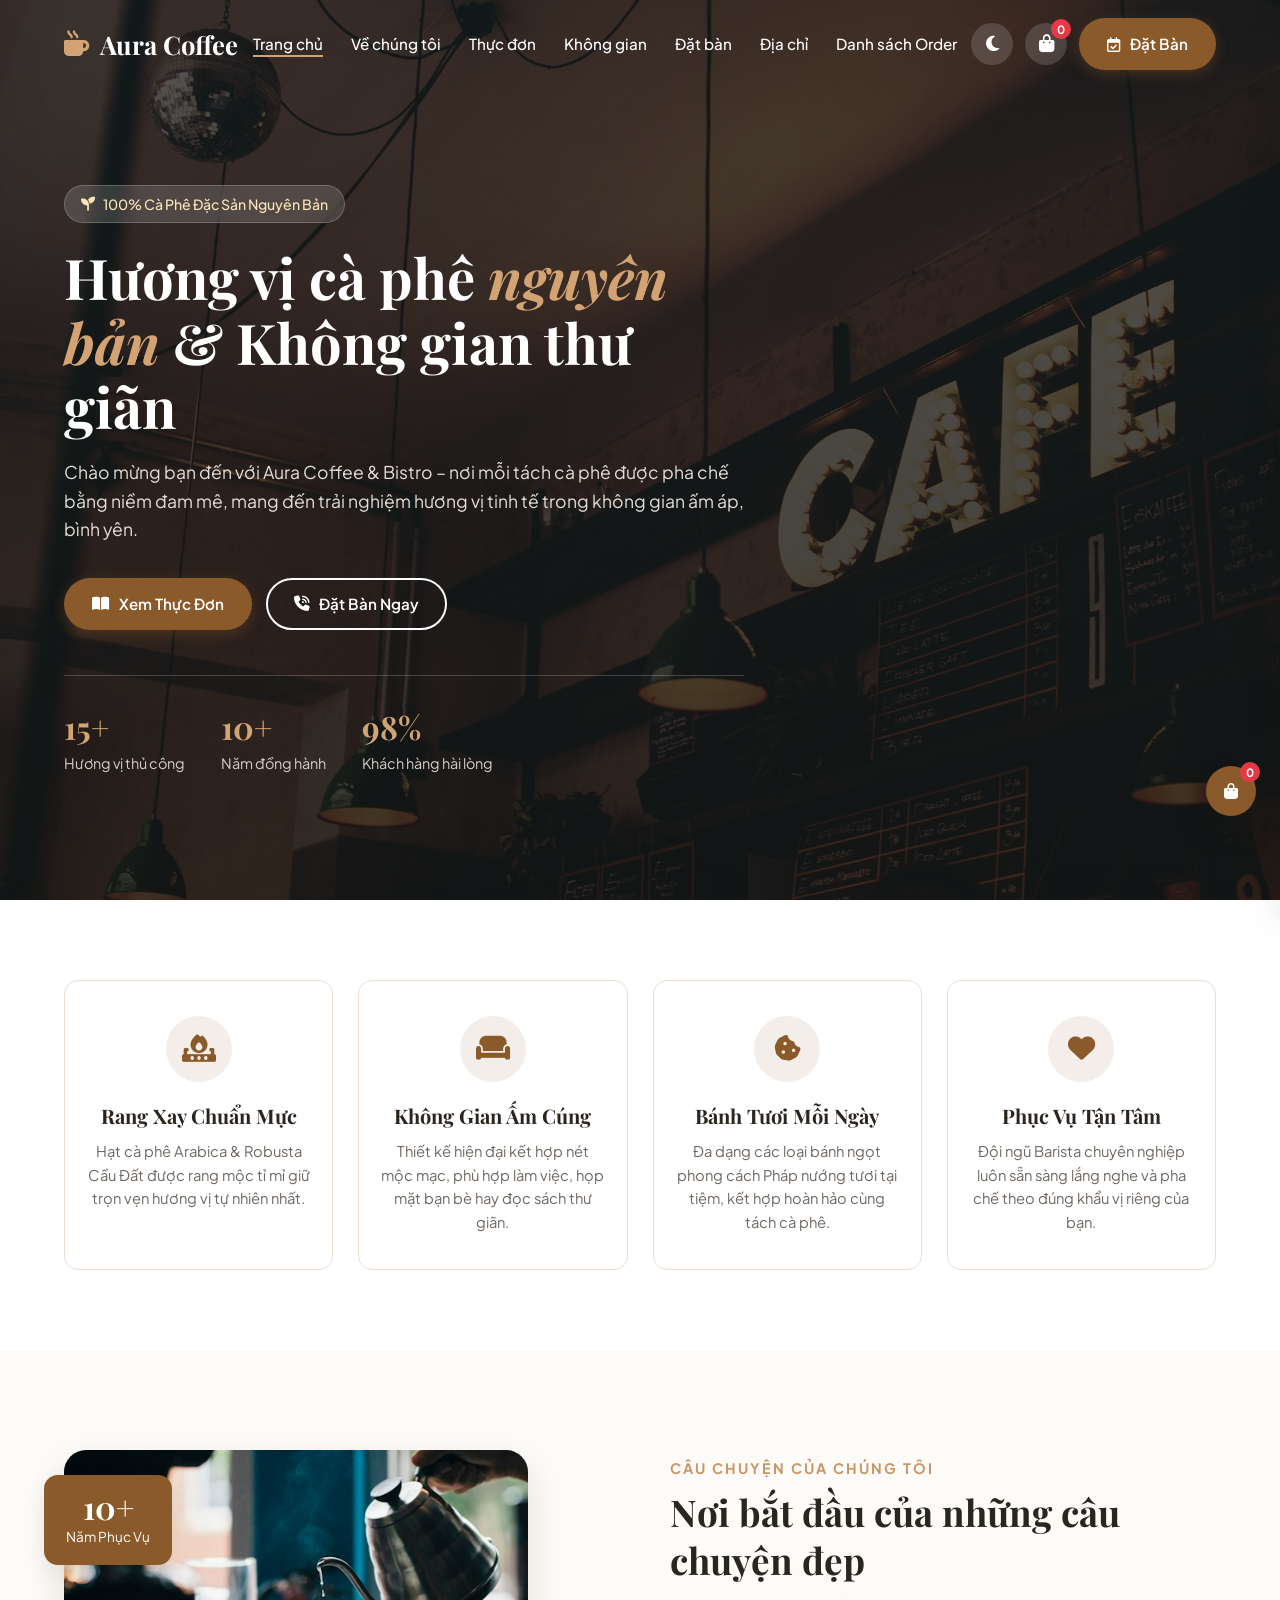
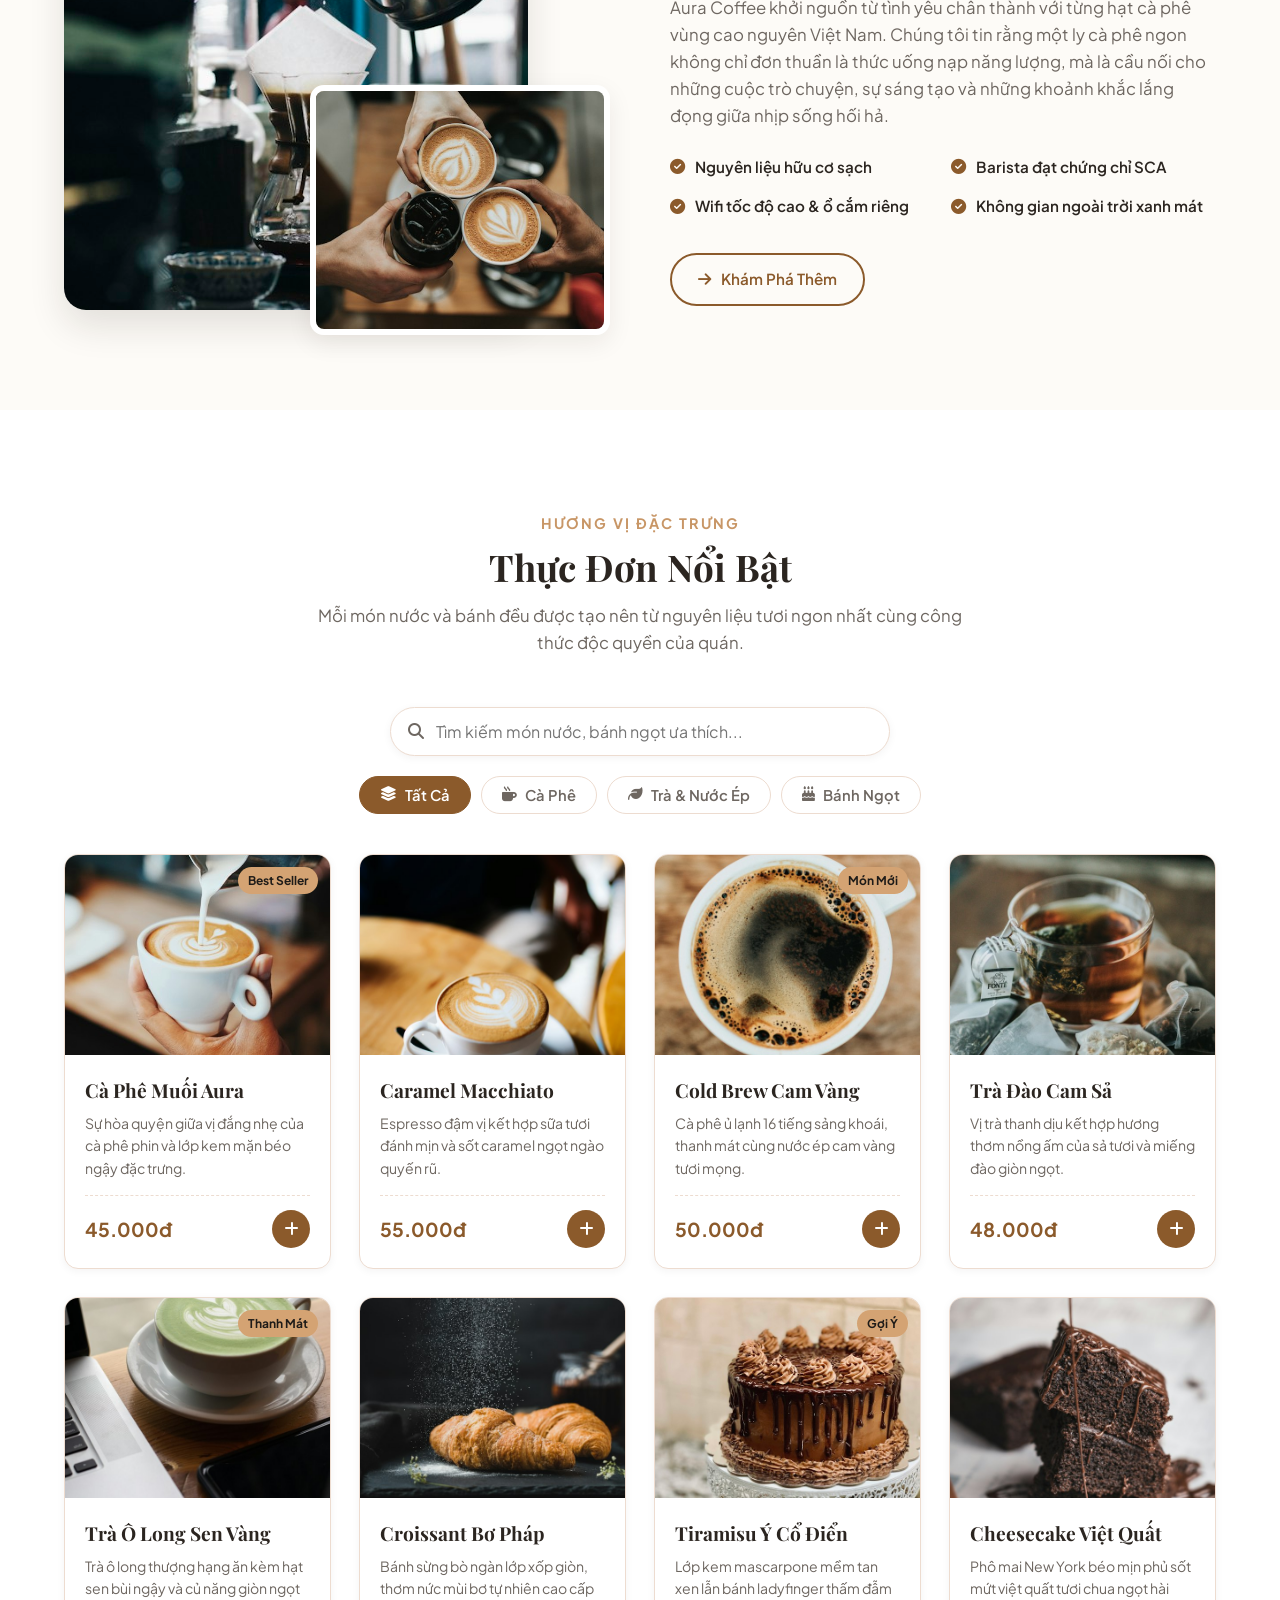
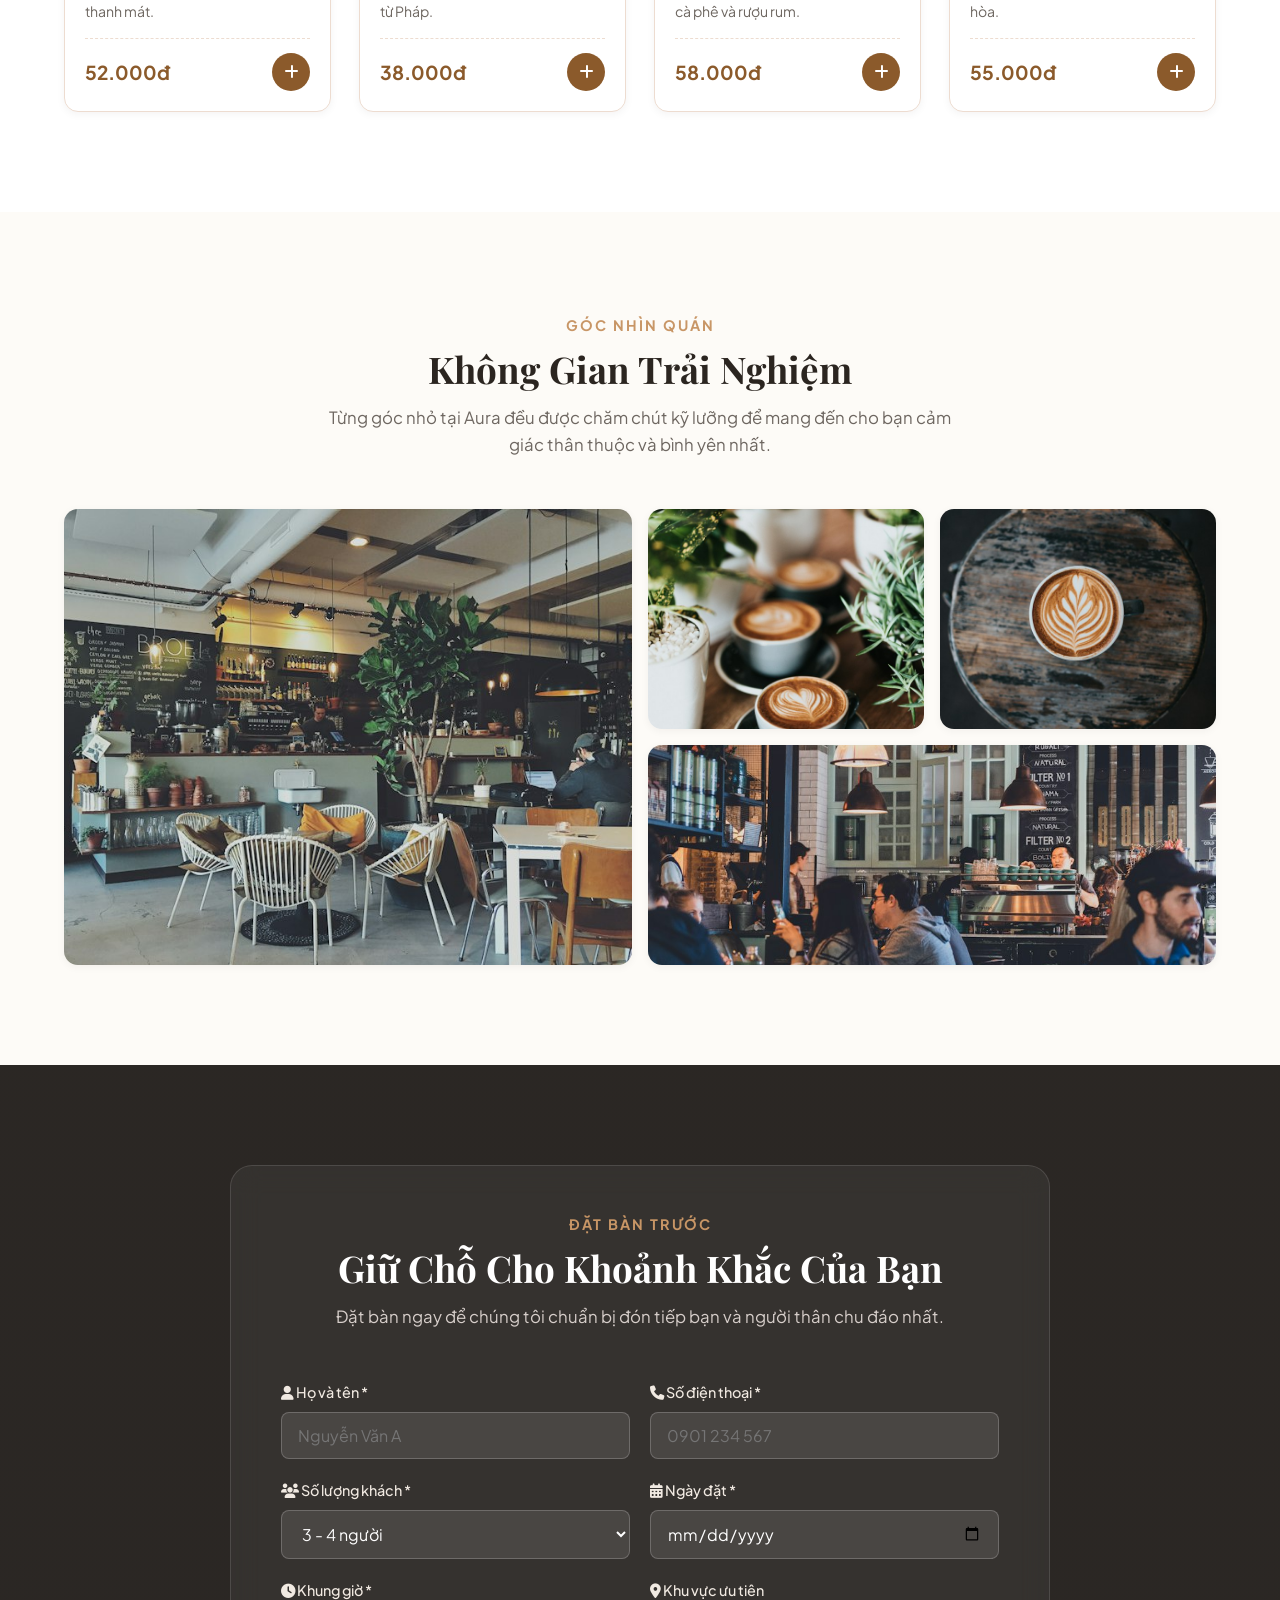
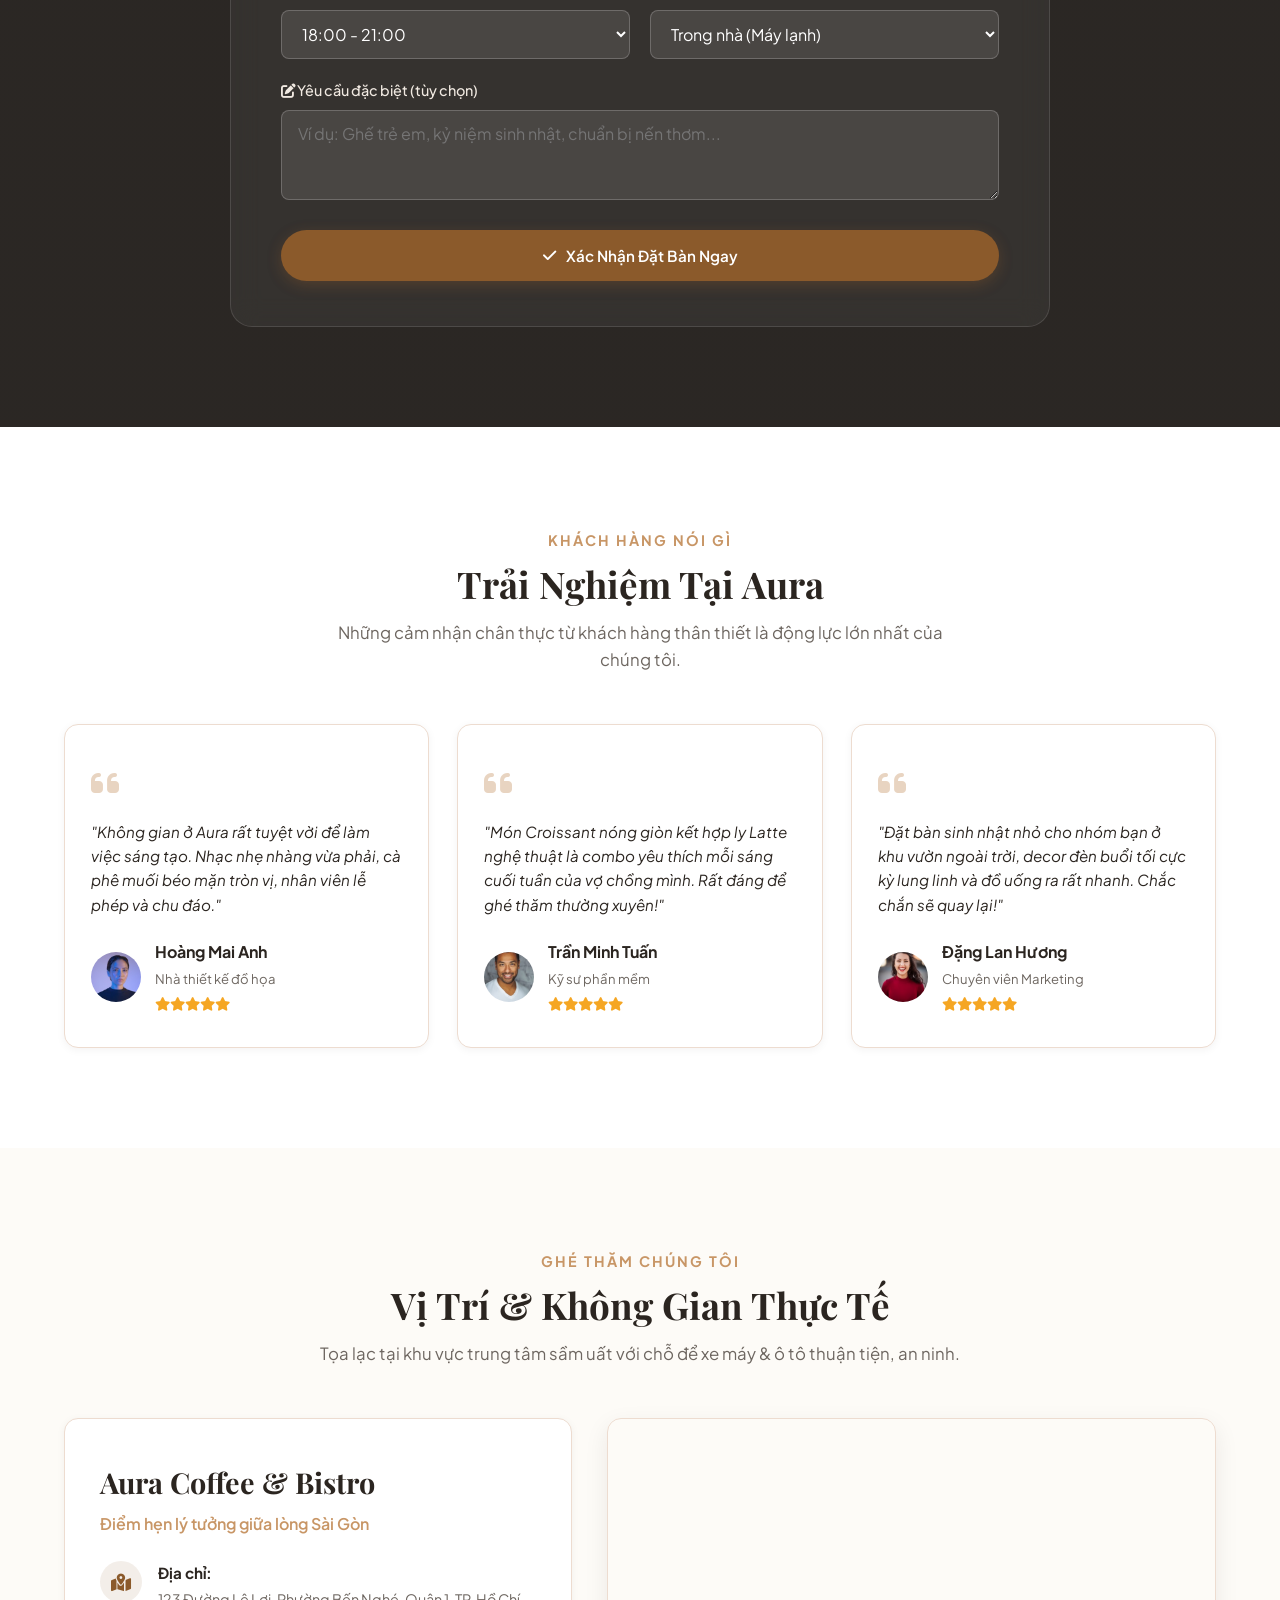
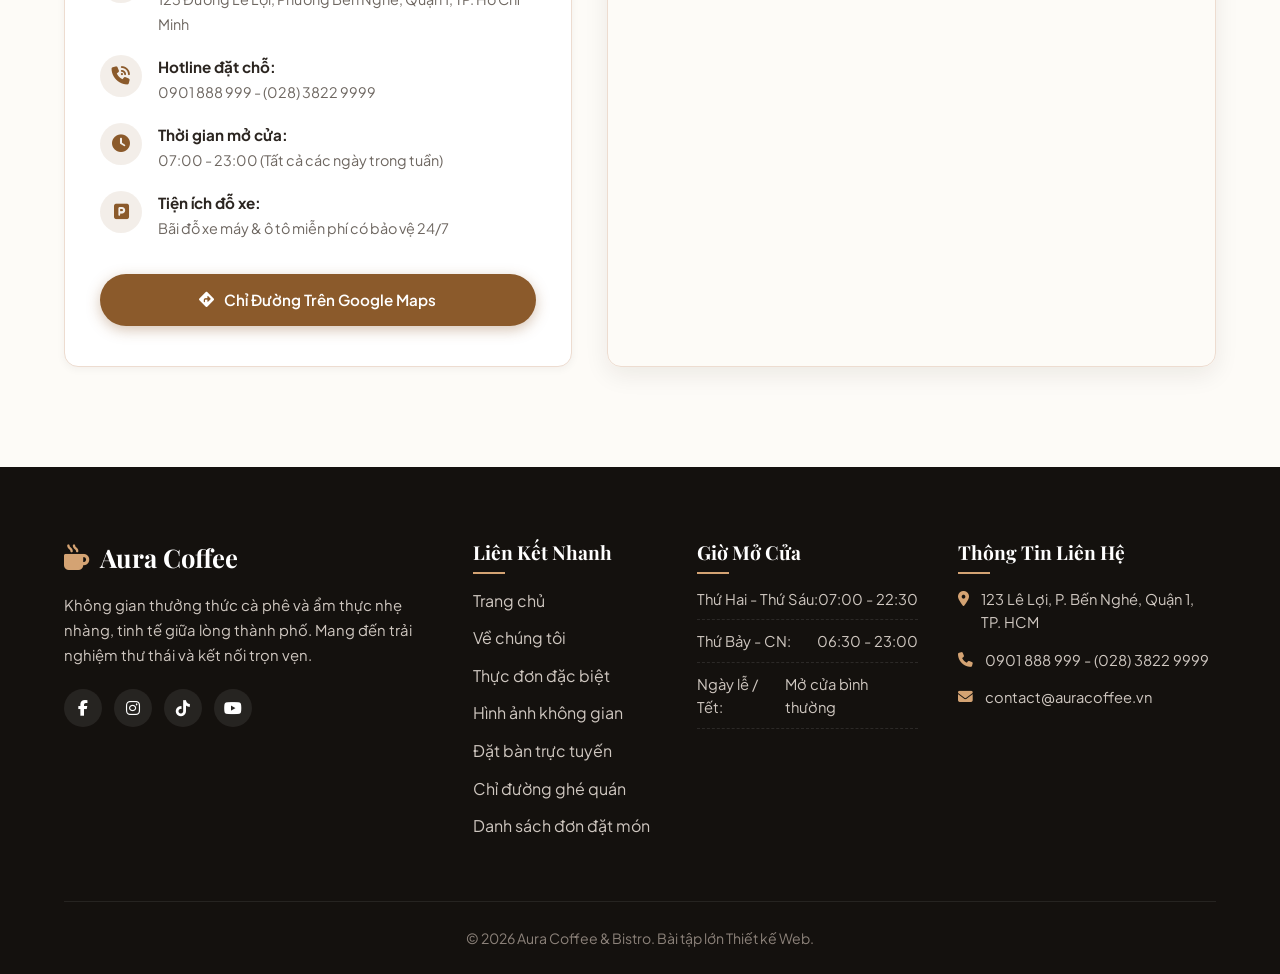
==== Cafe-guest.html @ dd02d211 "First  edit" ====
<!DOCTYPE html>
<html lang="vi" data-theme="light">
<head>
  <meta charset="UTF-8">
  <meta name="viewport" content="width=device-width, initial-scale=1.0">
  <title>Aura Coffee & Bistro - Hương Vị Cà Phê Nguyên Bản</title>
  <meta name="description" content="Aura Coffee & Bistro - Điểm hẹn lý tưởng với hương vị cà phê mộc nguyên bản, không gian ấm cúng và bánh ngọt tươi mỗi ngày.">
  
  <!-- Google Fonts -->
  <link rel="preconnect" href="https://fonts.googleapis.com">
  <link rel="preconnect" href="https://fonts.gstatic.com" crossorigin>
  <link href="https://fonts.googleapis.com/css2?family=Playfair+Display:ital,wght@0,600;0,700;1,400&family=Plus+Jakarta+Sans:wght@400;500;600;700&display=swap" rel="stylesheet">
  
  <!-- Font Awesome Icons -->
  <link rel="stylesheet" href="https://cdnjs.cloudflare.com/ajax/libs/font-awesome/6.5.1/css/all.min.css">
  
  <!-- Custom CSS -->
  <link rel="stylesheet" href="css/style.css">
</head>
<body>

  <!-- ================= 1. HEADER & NAVIGATION ================= -->
  <header class="header">
    <div class="container navbar">
      <a href="#home" class="logo">
        <i class="fa-solid fa-mug-hot"></i> Aura Coffee
      </a>

      <nav>
        <ul class="nav-links">
          <li><a href="#home" class="active">Trang chủ</a></li>
          <li><a href="#about">Về chúng tôi</a></li>
          <li><a href="#menu">Thực đơn</a></li>
          <li><a href="#space">Không gian</a></li>
          <li><a href="#reservation">Đặt bàn</a></li>
          <li><a href="#location">Địa chỉ</a></li>
          <li><a href="cafe-guest-order.html">Danh sách Order</a></li>
        </ul>
      </nav>

      <div class="header-action">
        <!-- Chuyển đổi giao diện Sáng / Tối -->
        <button class="icon-btn" id="themeToggle" aria-label="Đổi giao diện" title="Đổi giao diện Sáng / Tối">
          <i class="fa-solid fa-moon"></i>
        </button>

        <!-- Nút mở giỏ hàng -->
        <button class="icon-btn" id="cartToggleBtn" onclick="openCart()" aria-label="Xem giỏ hàng" title="Giỏ hàng">
          <i class="fa-solid fa-bag-shopping"></i>
          <span class="cart-badge" id="cartBadge">0</span>
        </button>

        <!-- CTA Đặt bàn -->
        <a href="#reservation" class="btn btn-primary header-btn">
          <i class="fa-regular fa-calendar-check"></i> Đặt Bàn
        </a>

        <!-- Nút menu mobile -->
        <button class="menu-toggle" id="menuToggle" aria-label="Mở menu điều hướng">
          <i class="fa-solid fa-bars"></i>
        </button>
      </div>
    </div>
  </header>

  <!-- ================= 2. HERO BANNER ================= -->
  <section class="hero" id="home">
    <div class="container">
      <div class="hero-content">
        <div class="hero-badge">
          <i class="fa-solid fa-seedling"></i> 100% Cà Phê Đặc Sản Nguyên Bản
        </div>
        <h1 class="hero-title">
          Hương vị cà phê <span>nguyên bản</span> & Không gian thư giãn
        </h1>
        <p class="hero-desc">
          Chào mừng bạn đến với Aura Coffee & Bistro – nơi mỗi tách cà phê được pha chế bằng niềm đam mê, mang đến trải nghiệm hương vị tinh tế trong không gian ấm áp, bình yên.
        </p>
        <div class="hero-buttons">
          <a href="#menu" class="btn btn-primary">
            <i class="fa-solid fa-book-open"></i> Xem Thực Đơn
          </a>
          <a href="#reservation" class="btn btn-outline">
            <i class="fa-solid fa-phone-volume"></i> Đặt Bàn Ngay
          </a>
        </div>
        <div class="hero-stats">
          <div class="stat-item">
            <h3>15+</h3>
            <p>Hương vị thủ công</p>
          </div>
          <div class="stat-item">
            <h3>10+</h3>
            <p>Năm đồng hành</p>
          </div>
          <div class="stat-item">
            <h3>98%</h3>
            <p>Khách hàng hài lòng</p>
          </div>
        </div>
      </div>
    </div>
  </section>

  <!-- ================= 3. ĐIỂM NỔI BẬT (FEATURES) ================= -->
  <section class="features">
    <div class="container">
      <div class="features-grid">
        <div class="feature-card">
          <div class="feature-icon"><i class="fa-solid fa-fire-burner"></i></div>
          <h3>Rang Xay Chuẩn Mực</h3>
          <p>Hạt cà phê Arabica & Robusta Cầu Đất được rang mộc tỉ mỉ giữ trọn vẹn hương vị tự nhiên nhất.</p>
        </div>

        <div class="feature-card">
          <div class="feature-icon"><i class="fa-solid fa-couch"></i></div>
          <h3>Không Gian Ấm Cúng</h3>
          <p>Thiết kế hiện đại kết hợp nét mộc mạc, phù hợp làm việc, họp mặt bạn bè hay đọc sách thư giãn.</p>
        </div>

        <div class="feature-card">
          <div class="feature-icon"><i class="fa-solid fa-cookie-bite"></i></div>
          <h3>Bánh Tươi Mỗi Ngày</h3>
          <p>Đa dạng các loại bánh ngọt phong cách Pháp nướng tươi tại tiệm, kết hợp hoàn hảo cùng tách cà phê.</p>
        </div>

        <div class="feature-card">
          <div class="feature-icon"><i class="fa-solid fa-heart"></i></div>
          <h3>Phục Vụ Tận Tâm</h3>
          <p>Đội ngũ Barista chuyên nghiệp luôn sẵn sàng lắng nghe và pha chế theo đúng khẩu vị riêng của bạn.</p>
        </div>
      </div>
    </div>
  </section>

  <!-- ================= 4. GIỚI THIỆU (ABOUT US) ================= -->
  <section class="about" id="about">
    <div class="container">
      <div class="about-grid">
        <div class="about-images">
          <img src="assets/images/about-main.jpg" alt="Không gian pha chế cà phê Aura" class="about-img-main">
          <img src="assets/images/about-sub.jpg" alt="Nghệ thuật pha chế Latte" class="about-img-sub">
          <div class="about-experience-badge">
            <strong>10+</strong>
            <span>Năm Phục Vụ</span>
          </div>
        </div>

        <div class="about-text">
          <span class="section-subtitle">Câu chuyện của chúng tôi</span>
          <h2 class="section-title">Nơi bắt đầu của những câu chuyện đẹp</h2>
          <p class="section-desc">
            Aura Coffee khởi nguồn từ tình yêu chân thành với từng hạt cà phê vùng cao nguyên Việt Nam. Chúng tôi tin rằng một ly cà phê ngon không chỉ đơn thuần là thức uống nạp năng lượng, mà là cầu nối cho những cuộc trò chuyện, sự sáng tạo và những khoảnh khắc lắng đọng giữa nhịp sống hối hả.
          </p>

          <div class="about-highlights">
            <div class="highlight-item"><i class="fa-solid fa-circle-check"></i> Nguyên liệu hữu cơ sạch</div>
            <div class="highlight-item"><i class="fa-solid fa-circle-check"></i> Barista đạt chứng chỉ SCA</div>
            <div class="highlight-item"><i class="fa-solid fa-circle-check"></i> Wifi tốc độ cao & ổ cắm riêng</div>
            <div class="highlight-item"><i class="fa-solid fa-circle-check"></i> Không gian ngoài trời xanh mát</div>
          </div>

          <a href="#menu" class="btn btn-outline-dark">
            <i class="fa-solid fa-arrow-right"></i> Khám Phá Thêm
          </a>
        </div>
      </div>
    </div>
  </section>

  <!-- ================= 5. THỰC ĐƠN (MENU HIGHLIGHTS) ================= -->
  <section class="menu-section" id="menu">
    <div class="container">
      <div class="section-header">
        <span class="section-subtitle">Hương Vị Đặc Trưng</span>
        <h2 class="section-title">Thực Đơn Nổi Bật</h2>
        <p class="section-desc">Mỗi món nước và bánh đều được tạo nên từ nguyên liệu tươi ngon nhất cùng công thức độc quyền của quán.</p>
      </div>

      <!-- Công cụ tìm kiếm & Bộ lọc danh mục -->
      <div class="menu-controls">
        <div class="menu-search-box">
          <i class="fa-solid fa-magnifying-glass search-icon"></i>
          <input type="text" id="menuSearch" placeholder="Tìm kiếm món nước, bánh ngọt ưa thích..." autocomplete="off">
          <button id="clearSearchBtn" class="clear-search-btn" title="Xóa tìm kiếm"><i class="fa-solid fa-xmark"></i></button>
        </div>

        <div class="menu-filter">
          <button class="filter-btn active" data-filter="all"><i class="fa-solid fa-layer-group"></i> Tất Cả</button>
          <button class="filter-btn" data-filter="coffee"><i class="fa-solid fa-mug-hot"></i> Cà Phê</button>
          <button class="filter-btn" data-filter="tea"><i class="fa-solid fa-leaf"></i> Trà & Nước Ép</button>
          <button class="filter-btn" data-filter="pastry"><i class="fa-solid fa-cake-candles"></i> Bánh Ngọt</button>
        </div>
      </div>

      <!-- Danh sách món ăn/nước uống -->
      <div class="menu-grid" id="menuGrid">
        <!-- Món 1 -->
        <div class="menu-card" data-id="1" data-category="coffee" data-name="Cà Phê Muối Aura" data-price="45000">
          <div class="menu-img-wrap" onclick="openQuickView(1)">
            <img src="assets/images/menu-1-salt-coffee.jpg" alt="Cà Phê Muối Aura">
            <span class="menu-tag">Best Seller</span>
            <div class="img-hint"><i class="fa-solid fa-eye"></i> Xem chi tiết</div>
          </div>
          <div class="menu-info">
            <h3 class="menu-name" onclick="openQuickView(1)">Cà Phê Muối Aura</h3>
            <p class="menu-desc">Sự hòa quyện giữa vị đắng nhẹ của cà phê phin và lớp kem mặn béo ngậy đặc trưng.</p>
            <div class="menu-footer">
              <span class="menu-price">45.000đ</span>
              <button class="btn-add-item" onclick="quickAddToCart(1)" title="Thêm vào giỏ"><i class="fa-solid fa-plus"></i></button>
            </div>
          </div>
        </div>

        <!-- Món 2 -->
        <div class="menu-card" data-id="2" data-category="coffee" data-name="Caramel Macchiato" data-price="55000">
          <div class="menu-img-wrap" onclick="openQuickView(2)">
            <img src="assets/images/menu-2-macchiato.jpg" alt="Caramel Macchiato">
            <div class="img-hint"><i class="fa-solid fa-eye"></i> Xem chi tiết</div>
          </div>
          <div class="menu-info">
            <h3 class="menu-name" onclick="openQuickView(2)">Caramel Macchiato</h3>
            <p class="menu-desc">Espresso đậm vị kết hợp sữa tươi đánh mịn và sốt caramel ngọt ngào quyến rũ.</p>
            <div class="menu-footer">
              <span class="menu-price">55.000đ</span>
              <button class="btn-add-item" onclick="quickAddToCart(2)" title="Thêm vào giỏ"><i class="fa-solid fa-plus"></i></button>
            </div>
          </div>
        </div>

        <!-- Món 3 -->
        <div class="menu-card" data-id="3" data-category="coffee" data-name="Cold Brew Cam Vàng" data-price="50000">
          <div class="menu-img-wrap" onclick="openQuickView(3)">
            <img src="assets/images/menu-3-cold-brew.jpg" alt="Cold Brew Cam Vàng">
            <span class="menu-tag">Món Mới</span>
            <div class="img-hint"><i class="fa-solid fa-eye"></i> Xem chi tiết</div>
          </div>
          <div class="menu-info">
            <h3 class="menu-name" onclick="openQuickView(3)">Cold Brew Cam Vàng</h3>
            <p class="menu-desc">Cà phê ủ lạnh 16 tiếng sảng khoái, thanh mát cùng nước ép cam vàng tươi mọng.</p>
            <div class="menu-footer">
              <span class="menu-price">50.000đ</span>
              <button class="btn-add-item" onclick="quickAddToCart(3)" title="Thêm vào giỏ"><i class="fa-solid fa-plus"></i></button>
            </div>
          </div>
        </div>

        <!-- Món 4 -->
        <div class="menu-card" data-id="4" data-category="tea" data-name="Trà Đào Cam Sả" data-price="48000">
          <div class="menu-img-wrap" onclick="openQuickView(4)">
            <img src="assets/images/menu-4-peach-tea.jpg" alt="Trà Đào Cam Sả">
            <div class="img-hint"><i class="fa-solid fa-eye"></i> Xem chi tiết</div>
          </div>
          <div class="menu-info">
            <h3 class="menu-name" onclick="openQuickView(4)">Trà Đào Cam Sả</h3>
            <p class="menu-desc">Vị trà thanh dịu kết hợp hương thơm nồng ấm của sả tươi và miếng đào giòn ngọt.</p>
            <div class="menu-footer">
              <span class="menu-price">48.000đ</span>
              <button class="btn-add-item" onclick="quickAddToCart(4)" title="Thêm vào giỏ"><i class="fa-solid fa-plus"></i></button>
            </div>
          </div>
        </div>

        <!-- Món 5 -->
        <div class="menu-card" data-id="5" data-category="tea" data-name="Trà Ô Long Sen Vàng" data-price="52000">
          <div class="menu-img-wrap" onclick="openQuickView(5)">
            <img src="assets/images/menu-5-oolong-tea.jpg" alt="Trà Ô Long Sen Vàng">
            <span class="menu-tag">Thanh Mát</span>
            <div class="img-hint"><i class="fa-solid fa-eye"></i> Xem chi tiết</div>
          </div>
          <div class="menu-info">
            <h3 class="menu-name" onclick="openQuickView(5)">Trà Ô Long Sen Vàng</h3>
            <p class="menu-desc">Trà ô long thượng hạng ăn kèm hạt sen bùi ngậy và củ năng giòn ngọt thanh mát.</p>
            <div class="menu-footer">
              <span class="menu-price">52.000đ</span>
              <button class="btn-add-item" onclick="quickAddToCart(5)" title="Thêm vào giỏ"><i class="fa-solid fa-plus"></i></button>
            </div>
          </div>
        </div>

        <!-- Món 6 -->
        <div class="menu-card" data-id="6" data-category="pastry" data-name="Croissant Bơ Pháp" data-price="38000">
          <div class="menu-img-wrap" onclick="openQuickView(6)">
            <img src="assets/images/menu-6-croissant.jpg" alt="Croissant Bơ Pháp">
            <div class="img-hint"><i class="fa-solid fa-eye"></i> Xem chi tiết</div>
          </div>
          <div class="menu-info">
            <h3 class="menu-name" onclick="openQuickView(6)">Croissant Bơ Pháp</h3>
            <p class="menu-desc">Bánh sừng bò ngàn lớp xốp giòn, thơm nức mùi bơ tự nhiên cao cấp từ Pháp.</p>
            <div class="menu-footer">
              <span class="menu-price">38.000đ</span>
              <button class="btn-add-item" onclick="quickAddToCart(6)" title="Thêm vào giỏ"><i class="fa-solid fa-plus"></i></button>
            </div>
          </div>
        </div>

        <!-- Món 7 -->
        <div class="menu-card" data-id="7" data-category="pastry" data-name="Tiramisu Ý Cổ Điển" data-price="58000">
          <div class="menu-img-wrap" onclick="openQuickView(7)">
            <img src="assets/images/menu-7-tiramisu.jpg" alt="Tiramisu Ý Cổ Điển">
            <span class="menu-tag">Gợi Ý</span>
            <div class="img-hint"><i class="fa-solid fa-eye"></i> Xem chi tiết</div>
          </div>
          <div class="menu-info">
            <h3 class="menu-name" onclick="openQuickView(7)">Tiramisu Ý Cổ Điển</h3>
            <p class="menu-desc">Lớp kem mascarpone mềm tan xen lẫn bánh ladyfinger thấm đẫm cà phê và rượu rum.</p>
            <div class="menu-footer">
              <span class="menu-price">58.000đ</span>
              <button class="btn-add-item" onclick="quickAddToCart(7)" title="Thêm vào giỏ"><i class="fa-solid fa-plus"></i></button>
            </div>
          </div>
        </div>

        <!-- Món 8 -->
        <div class="menu-card" data-id="8" data-category="pastry" data-name="Cheesecake Việt Quất" data-price="55000">
          <div class="menu-img-wrap" onclick="openQuickView(8)">
            <img src="assets/images/menu-8-cheesecake.jpg" alt="Cheesecake Việt Quất">
            <div class="img-hint"><i class="fa-solid fa-eye"></i> Xem chi tiết</div>
          </div>
          <div class="menu-info">
            <h3 class="menu-name" onclick="openQuickView(8)">Cheesecake Việt Quất</h3>
            <p class="menu-desc">Phô mai New York béo mịn phủ sốt mứt việt quất tươi chua ngọt hài hòa.</p>
            <div class="menu-footer">
              <span class="menu-price">55.000đ</span>
              <button class="btn-add-item" onclick="quickAddToCart(8)" title="Thêm vào giỏ"><i class="fa-solid fa-plus"></i></button>
            </div>
          </div>
        </div>
      </div>

      <!-- Không tìm thấy món -->
      <div id="noResults" class="no-results" style="display: none;">
        <i class="fa-solid fa-magnifying-glass"></i>
        <h3>Không tìm thấy món phù hợp</h3>
        <p>Vui lòng thử tìm kiếm bằng từ khóa khác hoặc duyệt qua các tab phía trên.</p>
      </div>
    </div>
  </section>

  <!-- ================= 6. KHÔNG GIAN QUÁN (GALLERY) ================= -->
  <section class="space-section" id="space">
    <div class="container">
      <div class="section-header">
        <span class="section-subtitle">Góc Nhìn Quán</span>
        <h2 class="section-title">Không Gian Trải Nghiệm</h2>
        <p class="section-desc">Từng góc nhỏ tại Aura đều được chăm chút kỹ lưỡng để mang đến cho bạn cảm giác thân thuộc và bình yên nhất.</p>
      </div>

      <div class="gallery-grid">
        <div class="gallery-item col-span-2 row-span-2">
          <img src="assets/images/gallery-1.jpg" alt="Sảnh chính quán cafe">
          <div class="gallery-overlay"><span>Sảnh chính sang trọng & thoáng đãng</span></div>
        </div>

        <div class="gallery-item">
          <img src="assets/images/gallery-2.jpg" alt="Góc làm việc yên tĩnh">
          <div class="gallery-overlay"><span>Góc làm việc & đọc sách</span></div>
        </div>

        <div class="gallery-item">
          <img src="assets/images/gallery-3.jpg" alt="Quầy Bar mở">
          <div class="gallery-overlay"><span>Quầy Bar pha chế mở</span></div>
        </div>

        <div class="gallery-item col-span-2">
          <img src="assets/images/gallery-4.jpg" alt="Khu vực sân vườn">
          <div class="gallery-overlay"><span>Khu vực sân vườn hòa mình cùng thiên nhiên</span></div>
        </div>
      </div>
    </div>
  </section>

  <!-- ================= 7. ĐẶT BÀN (RESERVATION) ================= -->
  <section class="reservation-section" id="reservation">
    <div class="container">
      <div class="reservation-wrapper">
        <div class="section-header">
          <span class="section-subtitle">Đặt Bàn Trước</span>
          <h2 class="section-title">Giữ Chỗ Cho Khoảnh Khắc Của Bạn</h2>
          <p class="section-desc">Đặt bàn ngay để chúng tôi chuẩn bị đón tiếp bạn và người thân chu đáo nhất.</p>
        </div>

        <form class="reservation-form" id="bookingForm" onsubmit="handleBookingSubmit(event)">
          <div class="form-group">
            <label for="guestName"><i class="fa-solid fa-user"></i> Họ và tên *</label>
            <input type="text" id="guestName" placeholder="Nguyễn Văn A" required>
          </div>

          <div class="form-group">
            <label for="guestPhone"><i class="fa-solid fa-phone"></i> Số điện thoại *</label>
            <input type="tel" id="guestPhone" placeholder="0901 234 567" required>
          </div>

          <div class="form-group">
            <label for="guestCount"><i class="fa-solid fa-users"></i> Số lượng khách *</label>
            <select id="guestCount" required>
              <option value="1 - 2 người">1 - 2 người</option>
              <option value="3 - 4 người" selected>3 - 4 người</option>
              <option value="5 - 8 người">5 - 8 người</option>
              <option value="Trên 8 người (Đặt tiệc riêng)">Trên 8 người (Đặt tiệc riêng)</option>
            </select>
          </div>

          <div class="form-group">
            <label for="bookDate"><i class="fa-solid fa-calendar-days"></i> Ngày đặt *</label>
            <input type="date" id="bookDate" required>
          </div>

          <div class="form-group">
            <label for="bookTime"><i class="fa-solid fa-clock"></i> Khung giờ *</label>
            <select id="bookTime" required>
              <option value="08:00 - 10:00">08:00 - 10:00</option>
              <option value="10:00 - 12:00">10:00 - 12:00</option>
              <option value="14:00 - 17:00">14:00 - 17:00</option>
              <option value="18:00 - 21:00" selected>18:00 - 21:00</option>
            </select>
          </div>

          <div class="form-group">
            <label for="tableArea"><i class="fa-solid fa-location-dot"></i> Khu vực ưu tiên</label>
            <select id="tableArea">
              <option value="Trong nhà (Máy lạnh)">Trong nhà (Máy lạnh)</option>
              <option value="Ngoài trời sân vườn">Ngoài trời sân vườn</option>
              <option value="Góc yên tĩnh làm việc">Góc yên tĩnh làm việc</option>
            </select>
          </div>

          <div class="form-group full-width">
            <label for="guestNote"><i class="fa-solid fa-pen-to-square"></i> Yêu cầu đặc biệt (tùy chọn)</label>
            <textarea id="guestNote" placeholder="Ví dụ: Ghế trẻ em, kỷ niệm sinh nhật, chuẩn bị nến thơm..."></textarea>
          </div>

          <div class="form-group full-width" style="text-align: center; margin-top: 10px;">
            <button type="submit" class="btn btn-primary" style="width: 100%; padding: 14px;">
              <i class="fa-solid fa-check"></i> Xác Nhận Đặt Bàn Ngay
            </button>
          </div>
        </form>
      </div>
    </div>
  </section>

  <!-- ================= 8. ĐÁNH GIÁ (TESTIMONIALS) ================= -->
  <section class="testimonials" id="testimonials">
    <div class="container">
      <div class="section-header">
        <span class="section-subtitle">Khách Hàng Nói Gì</span>
        <h2 class="section-title">Trải Nghiệm Tại Aura</h2>
        <p class="section-desc">Những cảm nhận chân thực từ khách hàng thân thiết là động lực lớn nhất của chúng tôi.</p>
      </div>

      <div class="testimonials-grid">
        <div class="testimonial-card">
          <div class="quote-icon"><i class="fa-solid fa-quote-left"></i></div>
          <p class="testimonial-text">
            "Không gian ở Aura rất tuyệt vời để làm việc sáng tạo. Nhạc nhẹ nhàng vừa phải, cà phê muối béo mặn tròn vị, nhân viên lễ phép và chu đáo."
          </p>
          <div class="testimonial-author">
            <img src="assets/images/avatar-1.jpg" alt="Khách hàng Mai Anh" class="author-avatar">
            <div class="author-info">
              <h4>Hoàng Mai Anh</h4>
              <span>Nhà thiết kế đồ họa</span>
              <div class="rating">
                <i class="fa-solid fa-star"></i><i class="fa-solid fa-star"></i><i class="fa-solid fa-star"></i><i class="fa-solid fa-star"></i><i class="fa-solid fa-star"></i>
              </div>
            </div>
          </div>
        </div>

        <div class="testimonial-card">
          <div class="quote-icon"><i class="fa-solid fa-quote-left"></i></div>
          <p class="testimonial-text">
            "Món Croissant nóng giòn kết hợp ly Latte nghệ thuật là combo yêu thích mỗi sáng cuối tuần của vợ chồng mình. Rất đáng để ghé thăm thường xuyên!"
          </p>
          <div class="testimonial-author">
            <img src="assets/images/avatar-2.jpg" alt="Khách hàng Minh Tuấn" class="author-avatar">
            <div class="author-info">
              <h4>Trần Minh Tuấn</h4>
              <span>Kỹ sư phần mềm</span>
              <div class="rating">
                <i class="fa-solid fa-star"></i><i class="fa-solid fa-star"></i><i class="fa-solid fa-star"></i><i class="fa-solid fa-star"></i><i class="fa-solid fa-star"></i>
              </div>
            </div>
          </div>
        </div>

        <div class="testimonial-card">
          <div class="quote-icon"><i class="fa-solid fa-quote-left"></i></div>
          <p class="testimonial-text">
            "Đặt bàn sinh nhật nhỏ cho nhóm bạn ở khu vườn ngoài trời, decor đèn buổi tối cực kỳ lung linh và đồ uống ra rất nhanh. Chắc chắn sẽ quay lại!"
          </p>
          <div class="testimonial-author">
            <img src="assets/images/avatar-3.jpg" alt="Khách hàng Lan Hương" class="author-avatar">
            <div class="author-info">
              <h4>Đặng Lan Hương</h4>
              <span>Chuyên viên Marketing</span>
              <div class="rating">
                <i class="fa-solid fa-star"></i><i class="fa-solid fa-star"></i><i class="fa-solid fa-star"></i><i class="fa-solid fa-star"></i><i class="fa-solid fa-star"></i>
              </div>
            </div>
          </div>
        </div>
      </div>
    </div>
  </section>

  <!-- ================= 9. ĐỊA CHỈ & BẢN ĐỒ (LOCATION & MAP) ================= -->
  <section class="location-section" id="location">
    <div class="container">
      <div class="section-header">
        <span class="section-subtitle">Ghé Thăm Chúng Tôi</span>
        <h2 class="section-title">Vị Trí & Không Gian Thực Tế</h2>
        <p class="section-desc">Tọa lạc tại khu vực trung tâm sầm uất với chỗ để xe máy & ô tô thuận tiện, an ninh.</p>
      </div>

      <div class="location-grid">
        <div class="location-info-card">
          <h3>Aura Coffee & Bistro</h3>
          <p class="loc-tagline">Điểm hẹn lý tưởng giữa lòng Sài Gòn</p>
          
          <ul class="loc-list">
            <li>
              <div class="loc-icon"><i class="fa-solid fa-map-location-dot"></i></div>
              <div>
                <strong>Địa chỉ:</strong>
                <span>123 Đường Lê Lợi, Phường Bến Nghé, Quận 1, TP. Hồ Chí Minh</span>
              </div>
            </li>
            <li>
              <div class="loc-icon"><i class="fa-solid fa-phone-volume"></i></div>
              <div>
                <strong>Hotline đặt chỗ:</strong>
                <span>0901 888 999 - (028) 3822 9999</span>
              </div>
            </li>
            <li>
              <div class="loc-icon"><i class="fa-solid fa-clock"></i></div>
              <div>
                <strong>Thời gian mở cửa:</strong>
                <span>07:00 - 23:00 (Tất cả các ngày trong tuần)</span>
              </div>
            </li>
            <li>
              <div class="loc-icon"><i class="fa-solid fa-square-parking"></i></div>
              <div>
                <strong>Tiện ích đỗ xe:</strong>
                <span>Bãi đỗ xe máy & ô tô miễn phí có bảo vệ 24/7</span>
              </div>
            </li>
          </ul>

          <a href="https://maps.google.com" target="_blank" rel="noopener" class="btn btn-primary" style="margin-top: 15px;">
            <i class="fa-solid fa-diamond-turn-right"></i> Chỉ Đường Trên Google Maps
          </a>
        </div>

        <div class="map-wrapper">
          <iframe 
            src="https://www.google.com/maps/embed?pb=!1m18!1m12!1m3!1d3919.5177583483984!2d106.69834167586867!3d10.771600259281747!2m3!1f0!2f0!3f0!3m2!1i1024!2i768!4f13.1!3m2!1m1!2zMTIzIMSQLiBMw6ogTOG7o2ksIELhur9uIE5naMOpLCBRdeG6rW4gMSwgSOG7kyBDaMOtIE1pbmgsIFZp4buHdCBOYW0!5e0!3m2!1svi!2s!4v1700000000000!5m2!1svi!2s" 
            width="100%" 
            height="100%" 
            style="border:0;" 
            allowfullscreen="" 
            loading="lazy" 
            referrerpolicy="no-referrer-when-downgrade"
            title="Bản đồ vị trí Aura Coffee">
          </iframe>
        </div>
      </div>
    </div>
  </section>

  <!-- ================= 10. CHÂN TRANG (FOOTER) ================= -->
  <footer class="footer">
    <div class="container">
      <div class="footer-top">
        <div class="footer-col">
          <a href="#home" class="logo">
            <i class="fa-solid fa-mug-hot"></i> Aura Coffee
          </a>
          <p class="footer-desc">
            Không gian thưởng thức cà phê và ẩm thực nhẹ nhàng, tinh tế giữa lòng thành phố. Mang đến trải nghiệm thư thái và kết nối trọn vẹn.
          </p>
          <div class="social-links">
            <a href="#" aria-label="Facebook"><i class="fa-brands fa-facebook-f"></i></a>
            <a href="#" aria-label="Instagram"><i class="fa-brands fa-instagram"></i></a>
            <a href="#" aria-label="TikTok"><i class="fa-brands fa-tiktok"></i></a>
            <a href="#" aria-label="YouTube"><i class="fa-brands fa-youtube"></i></a>
          </div>
        </div>

        <div class="footer-col">
          <h4>Liên Kết Nhanh</h4>
          <ul class="footer-links">
            <li><a href="#home">Trang chủ</a></li>
            <li><a href="#about">Về chúng tôi</a></li>
            <li><a href="#menu">Thực đơn đặc biệt</a></li>
            <li><a href="#space">Hình ảnh không gian</a></li>
            <li><a href="#reservation">Đặt bàn trực tuyến</a></li>
            <li><a href="#location">Chỉ đường ghé quán</a></li>
            <li><a href="cafe-guest-order.html">Danh sách đơn đặt món</a></li>
          </ul>
        </div>

        <div class="footer-col">
          <h4>Giờ Mở Cửa</h4>
          <ul class="footer-hours">
            <li><span>Thứ Hai - Thứ Sáu:</span> <span>07:00 - 22:30</span></li>
            <li><span>Thứ Bảy - CN:</span> <span>06:30 - 23:00</span></li>
            <li><span>Ngày lễ / Tết:</span> <span>Mở cửa bình thường</span></li>
          </ul>
        </div>

        <div class="footer-col">
          <h4>Thông Tin Liên Hệ</h4>
          <ul class="footer-contact">
            <li><i class="fa-solid fa-location-dot"></i><span>123 Lê Lợi, P. Bến Nghé, Quận 1, TP. HCM</span></li>
            <li><i class="fa-solid fa-phone"></i><span>0901 888 999 - (028) 3822 9999</span></li>
            <li><i class="fa-solid fa-envelope"></i><span>contact@auracoffee.vn</span></li>
          </ul>
        </div>
      </div>

      <div class="footer-bottom">
        <p>&copy; 2026 Aura Coffee & Bistro. Bài tập lớn Thiết kế Web.</p>
      </div>
    </div>
  </footer>

  <!-- ================= 11. GIỎ HÀNG OFFCANVAS (CART DRAWER) ================= -->
  <div class="cart-backdrop" id="cartBackdrop" onclick="closeCart()"></div>
  <aside class="cart-drawer" id="cartDrawer" aria-label="Giỏ hàng">
    <div class="cart-header">
      <div class="cart-header-title">
        <i class="fa-solid fa-bag-shopping"></i>
        <h3>Giỏ Hàng (<span id="cartTotalItems">0</span>)</h3>
      </div>
      <button class="cart-close-btn" onclick="closeCart()" aria-label="Đóng giỏ hàng">
        <i class="fa-solid fa-xmark"></i>
      </button>
    </div>

    <!-- Danh sách sản phẩm trong giỏ -->
    <div class="cart-body" id="cartBody"></div>

    <!-- Tổng tiền & Đặt món -->
    <div class="cart-footer">
      <div class="discount-box">
        <input type="text" id="couponInput" placeholder="Nhập mã ưu đãi (VD: AURA10)">
        <button onclick="applyCoupon()">Áp dụng</button>
      </div>
      <div id="couponNotice" class="coupon-notice"></div>

      <div class="cart-summary">
        <div class="summary-row">
          <span>Tạm tính:</span>
          <span id="cartSubtotal">0đ</span>
        </div>
        <div class="summary-row" id="discountRow" style="display: none; color: #2e7d32;">
          <span>Giảm giá (<span id="discountPercent">0%</span>):</span>
          <span id="discountAmount">-0đ</span>
        </div>
        <div class="summary-row total-row">
          <span>Tổng cộng:</span>
          <span id="cartTotal">0đ</span>
        </div>
      </div>

      <button class="btn btn-primary btn-checkout" onclick="openCheckoutModal()">
        <i class="fa-solid fa-check"></i> Đặt Món Ngay
      </button>
      <a href="cafe-guest-order.html" class="btn btn-outline-dark" style="width: 100%; margin-top: 10px; font-size: 0.9rem;">
        <i class="fa-solid fa-receipt"></i> Xem Danh Sách Order
      </a>
    </div>
  </aside>

  <!-- ================= 12. POPUP XEM CHI TIẾT MÓN (QUICK VIEW) ================= -->
  <div class="modal-backdrop" id="quickViewBackdrop" onclick="closeQuickView()"></div>
  <div class="modal quick-view-modal" id="quickViewModal" role="dialog" aria-modal="true">
    <button class="modal-close-btn" onclick="closeQuickView()" aria-label="Đóng modal"><i class="fa-solid fa-xmark"></i></button>
    <div class="quick-view-grid">
      <div class="quick-view-img">
        <img id="qvImage" src="" alt="Ảnh món ăn">
      </div>
      <div class="quick-view-info">
        <span class="qv-category" id="qvCategory">Cà Phê</span>
        <h2 class="qv-title" id="qvTitle">Tên Món</h2>
        <div class="qv-price" id="qvPrice">0đ</div>
        <p class="qv-desc" id="qvDesc">Mô tả món ăn chi tiết.</p>

        <!-- Lựa chọn kích cỡ và độ ngọt/đá -->
        <div class="qv-options" id="qvOptions">
          <div class="option-group" id="optSizeGroup">
            <label class="option-label">Chọn kích cỡ (Size):</label>
            <div class="pill-options">
              <label><input type="radio" name="qvSize" value="Nhỏ (S)" data-extra="0" checked onchange="updateQvPrice()"><span>Nhỏ (S)</span></label>
              <label><input type="radio" name="qvSize" value="Vừa (M)" data-extra="6000" onchange="updateQvPrice()"><span>Vừa (M) +6k</span></label>
              <label><input type="radio" name="qvSize" value="Lớn (L)" data-extra="12000" onchange="updateQvPrice()"><span>Lớn (L) +12k</span></label>
            </div>
          </div>

          <div class="option-group" id="optSweetGroup">
            <label class="option-label">Lượng đường:</label>
            <div class="pill-options">
              <label><input type="radio" name="qvSweet" value="100%" checked><span>100%</span></label>
              <label><input type="radio" name="qvSweet" value="70%"><span>70%</span></label>
              <label><input type="radio" name="qvSweet" value="50%"><span>50%</span></label>
              <label><input type="radio" name="qvSweet" value="0%"><span>0%</span></label>
            </div>
          </div>

          <div class="option-group" id="optIceGroup">
            <label class="option-label">Lượng đá:</label>
            <div class="pill-options">
              <label><input type="radio" name="qvIce" value="100% đá" checked><span>100%</span></label>
              <label><input type="radio" name="qvIce" value="50% đá"><span>50%</span></label>
              <label><input type="radio" name="qvIce" value="Đá riêng"><span>Đá riêng</span></label>
              <label><input type="radio" name="qvIce" value="Nóng"><span>Nóng</span></label>
            </div>
          </div>
        </div>

        <!-- Tăng giảm số lượng & Thêm vào giỏ -->
        <div class="qv-action">
          <div class="quantity-controller">
            <button onclick="decrementQvQty()"><i class="fa-solid fa-minus"></i></button>
            <span id="qvQtyDisplay">1</span>
            <button onclick="incrementQvQty()"><i class="fa-solid fa-plus"></i></button>
          </div>
          <button class="btn btn-primary qv-add-btn" onclick="addQvToCart()">
            <i class="fa-solid fa-bag-shopping"></i> Thêm Vào Giỏ - <span id="qvFinalPrice">0đ</span>
          </button>
        </div>
      </div>
    </div>
  </div>

  <!-- ================= 13. XÁC NHẬN ĐẶT MÓN (CHECKOUT MODAL) ================= -->
  <div class="modal-backdrop" id="checkoutBackdrop" onclick="closeCheckoutModal()"></div>
  <div class="modal checkout-modal" id="checkoutModal" role="dialog" aria-modal="true">
    <button class="modal-close-btn" onclick="closeCheckoutModal()" aria-label="Đóng modal"><i class="fa-solid fa-xmark"></i></button>
    <div class="checkout-content">
      <div class="section-header" style="margin-bottom: 22px;">
        <span class="section-subtitle">Xác Nhận Đặt Món</span>
        <h2 class="section-title" style="font-size: 1.8rem;">Thông Tin Nhận Món</h2>
      </div>

      <form id="checkoutForm" onsubmit="handleCheckoutSubmit(event)">
        <div class="checkout-fields">
          <div class="form-group">
            <label><i class="fa-solid fa-user"></i> Họ tên người nhận *</label>
            <input type="text" id="orderCustomerName" placeholder="Ví dụ: Lê Thị Mai" required>
          </div>

          <div class="form-group">
            <label><i class="fa-solid fa-phone"></i> Số điện thoại liên hệ *</label>
            <input type="tel" id="orderCustomerPhone" placeholder="0901 xxx xxx" required>
          </div>

          <div class="form-group full-width">
            <label><i class="fa-solid fa-shop"></i> Hình thức phục vụ *</label>
            <select id="orderServiceType" onchange="toggleOrderAddress(this.value)">
              <option value="dine-in">Dùng tại quán (Nhập số bàn bên dưới)</option>
              <option value="takeaway">Mang đi / Tự đến lấy</option>
              <option value="delivery">Giao hàng tận nơi</option>
            </select>
          </div>

          <div class="form-group full-width" id="orderAddressGroup">
            <label id="orderAddressLabel"><i class="fa-solid fa-chair"></i> Số bàn tại quán *</label>
            <input type="text" id="orderAddress" placeholder="Ví dụ: Bàn 08 (Khu máy lạnh tầng 1)" required>
          </div>

          <div class="form-group full-width">
            <label><i class="fa-solid fa-credit-card"></i> Phương thức thanh toán</label>
            <select id="orderPaymentMethod">
              <option value="Tiền mặt">Thanh toán tiền mặt khi nhận</option>
              <option value="Chuyển khoản QR">Chuyển khoản ngân hàng qua VietQR</option>
              <option value="Ví MoMo">Ví điện tử MoMo</option>
            </select>
          </div>

          <div class="form-group full-width">
            <label><i class="fa-solid fa-comment-dots"></i> Ghi chú cho quán</label>
            <input type="text" id="orderNote" placeholder="Ví dụ: Ít đá, lấy thêm ống hút giấy...">
          </div>
        </div>

        <div class="checkout-footer">
          <div class="checkout-total-bill">
            <span>Tổng thanh toán:</span>
            <strong id="checkoutFinalTotal">0đ</strong>
          </div>
          <button type="submit" class="btn btn-primary" style="padding: 13px 26px;">
            <i class="fa-solid fa-circle-check"></i> Hoàn Tất Đặt Món
          </button>
        </div>
      </form>
    </div>
  </div>

  <!-- ================= 14. NÚT NỔI (FLOATING BUTTONS) ================= -->
  <!-- Nút giỏ hàng nổi -->
  <button class="floating-btn floating-cart-btn" onclick="openCart()" aria-label="Mở giỏ hàng">
    <i class="fa-solid fa-bag-shopping"></i>
    <span class="floating-badge" id="floatingCartBadge">0</span>
  </button>

  <!-- Nút cuộn lên đầu trang -->
  <button class="floating-btn back-to-top" id="backToTop" onclick="scrollToTop()" aria-label="Cuộn lên đầu trang">
    <i class="fa-solid fa-arrow-up"></i>
  </button>

  <!-- ================= 15. THÔNG BÁO TOAST ================= -->
  <div class="toast-notice" id="toastNotice">
    <i class="fa-solid fa-circle-check"></i>
    <span id="toastMsg">Thông báo ở đây!</span>
  </div>

  <!-- Custom JavaScript -->
  <script src="js/main.js"></script>
</body>
</html>
---- css/style.css ----
/* ==========================================================================
   AURA COFFEE & BISTRO - STYLE SHEET
   Thiết kế giao diện hiện đại, tối ưu, hỗ trợ Dark Mode & Responsive
   ========================================================================== */

/* --------------------------------------------------------------------------
   1. THEME & CSS VARIABLES
   -------------------------------------------------------------------------- */
:root {
  /* Brand Palette (Light Mode) */
  --primary: #8b5a2b;          /* Nâu cà phê ấm */
  --primary-hover: #70441d;
  --secondary: #c89666;        /* Nâu sữa / Caramel */
  --accent-gold: #d4a373;
  --bg-page: #fdfbf7;          /* Nền kem sáng ấm */
  --bg-surface: #ffffff;
  --bg-card: #ffffff;
  --text-main: #2b2520;
  --text-muted: #6e6761;
  --border: #eddcd0;
  
  /* Shared Shadows & Radius */
  --shadow-sm: 0 2px 8px rgba(35, 25, 15, 0.05);
  --shadow-md: 0 8px 24px rgba(35, 25, 15, 0.08);
  --shadow-lg: 0 16px 36px rgba(35, 25, 15, 0.12);
  --radius-sm: 8px;
  --radius-md: 14px;
  --radius-lg: 22px;
  --radius-full: 9999px;
  --transition: all 0.3s ease;
  
  /* Fonts */
  --font-heading: 'Playfair Display', Georgia, serif;
  --font-body: 'Plus Jakarta Sans', system-ui, -apple-system, sans-serif;
}

/* Dark Mode Theme */
[data-theme="dark"] {
  --bg-page: #13110f;          /* Nền nâu đen đậm */
  --bg-surface: #1c1916;
  --bg-card: #221e1a;
  --text-main: #f5eee8;
  --text-muted: #a89f97;
  --border: #2e2823;
  --shadow-sm: 0 2px 8px rgba(0, 0, 0, 0.4);
  --shadow-md: 0 8px 24px rgba(0, 0, 0, 0.5);
  --shadow-lg: 0 16px 36px rgba(0, 0, 0, 0.6);
}

/* --------------------------------------------------------------------------
   2. RESET & BASE STYLES
   -------------------------------------------------------------------------- */
*, *::before, *::after {
  margin: 0;
  padding: 0;
  box-sizing: border-box;
}

html {
  scroll-behavior: smooth;
  font-size: 16px;
}

body {
  font-family: var(--font-body);
  background-color: var(--bg-page);
  color: var(--text-main);
  line-height: 1.6;
  overflow-x: hidden;
  transition: background-color 0.3s ease, color 0.3s ease;
}

img {
  max-width: 100%;
  height: auto;
  display: block;
}

a {
  text-decoration: none;
  color: inherit;
  transition: var(--transition);
}

ul {
  list-style: none;
}

button, input, select, textarea {
  font-family: inherit;
  font-size: 1rem;
}

.container {
  width: 90%;
  max-width: 1200px;
  margin: 0 auto;
}

/* Section Header Typography */
.section-header {
  text-align: center;
  max-width: 650px;
  margin: 0 auto 50px;
}

.section-subtitle {
  display: inline-block;
  color: var(--secondary);
  font-size: 0.9rem;
  font-weight: 700;
  text-transform: uppercase;
  letter-spacing: 2px;
  margin-bottom: 8px;
}

.section-title {
  font-family: var(--font-heading);
  font-size: 2.3rem;
  color: var(--text-main);
  line-height: 1.3;
  margin-bottom: 12px;
}

.section-desc {
  color: var(--text-muted);
  font-size: 1.05rem;
}

/* --------------------------------------------------------------------------
   3. BUTTONS & UI CONTROLS
   -------------------------------------------------------------------------- */
.btn {
  display: inline-flex;
  align-items: center;
  justify-content: center;
  gap: 10px;
  padding: 12px 26px;
  border-radius: var(--radius-full);
  font-weight: 600;
  font-size: 0.95rem;
  cursor: pointer;
  border: 2px solid transparent;
  transition: var(--transition);
}

.btn-primary {
  background-color: var(--primary);
  color: #ffffff;
  box-shadow: 0 4px 14px rgba(139, 90, 43, 0.35);
}

.btn-primary:hover {
  background-color: var(--primary-hover);
  transform: translateY(-2px);
  box-shadow: 0 6px 20px rgba(139, 90, 43, 0.45);
}

.btn-outline {
  background: transparent;
  border-color: #ffffff;
  color: #ffffff;
}

.btn-outline:hover {
  background: #ffffff;
  color: #1e1b18;
}

.btn-outline-dark {
  background: transparent;
  border-color: var(--primary);
  color: var(--primary);
}

.btn-outline-dark:hover {
  background: var(--primary);
  color: #ffffff;
}

.icon-btn {
  width: 42px;
  height: 42px;
  border-radius: 50%;
  border: none;
  background: rgba(255, 255, 255, 0.15);
  color: #ffffff;
  display: flex;
  align-items: center;
  justify-content: center;
  cursor: pointer;
  font-size: 1.1rem;
  position: relative;
  transition: var(--transition);
}

.icon-btn:hover {
  background: rgba(255, 255, 255, 0.25);
  transform: scale(1.05);
}

.header.scrolled .icon-btn {
  background: var(--bg-card);
  color: var(--text-main);
  box-shadow: var(--shadow-sm);
  border: 1px solid var(--border);
}

.cart-badge {
  position: absolute;
  top: -4px;
  right: -4px;
  background: #e63946;
  color: #fff;
  font-size: 0.72rem;
  font-weight: 700;
  width: 20px;
  height: 20px;
  border-radius: 50%;
  display: flex;
  align-items: center;
  justify-content: center;
}

/* --------------------------------------------------------------------------
   4. HEADER & NAVBAR
   -------------------------------------------------------------------------- */
.header {
  position: fixed;
  top: 0;
  left: 0;
  width: 100%;
  z-index: 1000;
  padding: 18px 0;
  transition: var(--transition);
}

.header.scrolled {
  background: rgba(255, 255, 255, 0.94);
  backdrop-filter: blur(12px);
  padding: 12px 0;
  box-shadow: var(--shadow-sm);
}

[data-theme="dark"] .header.scrolled {
  background: rgba(28, 25, 22, 0.94);
}

.navbar {
  display: flex;
  align-items: center;
  justify-content: space-between;
}

.logo {
  display: flex;
  align-items: center;
  gap: 10px;
  font-family: var(--font-heading);
  font-size: 1.6rem;
  font-weight: 700;
  color: #ffffff;
}

.header.scrolled .logo {
  color: var(--text-main);
}

.logo i {
  color: var(--accent-gold);
}

.nav-links {
  display: flex;
  align-items: center;
  gap: 28px;
}

.nav-links a {
  color: #ffffff;
  font-weight: 500;
  font-size: 0.95rem;
  position: relative;
}

.header.scrolled .nav-links a {
  color: var(--text-main);
}

.nav-links a::after {
  content: '';
  position: absolute;
  width: 0;
  height: 2px;
  bottom: -4px;
  left: 0;
  background-color: var(--accent-gold);
  transition: var(--transition);
}

.nav-links a:hover::after,
.nav-links a.active::after {
  width: 100%;
}

.header-action {
  display: flex;
  align-items: center;
  gap: 12px;
}

.menu-toggle {
  display: none;
  background: none;
  border: none;
  font-size: 1.5rem;
  color: #ffffff;
  cursor: pointer;
}

.header.scrolled .menu-toggle {
  color: var(--text-main);
}

/* --------------------------------------------------------------------------
   5. HERO SECTION
   -------------------------------------------------------------------------- */
.hero {
  position: relative;
  min-height: 100vh;
  display: flex;
  align-items: center;
  background: linear-gradient(rgba(18, 14, 11, 0.68), rgba(18, 14, 11, 0.78)),
              url('../assets/images/hero-bg.jpg') center/cover no-repeat;
  color: #ffffff;
  padding: 130px 0 70px;
}

.hero-content {
  max-width: 680px;
}

.hero-badge {
  display: inline-flex;
  align-items: center;
  gap: 8px;
  background: rgba(255, 255, 255, 0.15);
  backdrop-filter: blur(8px);
  padding: 7px 16px;
  border-radius: var(--radius-full);
  font-size: 0.88rem;
  font-weight: 500;
  color: #fce4b8;
  border: 1px solid rgba(255, 255, 255, 0.2);
  margin-bottom: 22px;
}

.hero-title {
  font-family: var(--font-heading);
  font-size: 3.5rem;
  line-height: 1.15;
  margin-bottom: 20px;
}

.hero-title span {
  color: var(--accent-gold);
  font-style: italic;
}

.hero-desc {
  font-size: 1.1rem;
  color: #e5ded7;
  margin-bottom: 35px;
}

.hero-buttons {
  display: flex;
  flex-wrap: wrap;
  gap: 14px;
  margin-bottom: 45px;
}

.hero-stats {
  display: flex;
  gap: 36px;
  padding-top: 25px;
  border-top: 1px solid rgba(255, 255, 255, 0.2);
}

.stat-item h3 {
  font-family: var(--font-heading);
  font-size: 2rem;
  color: var(--accent-gold);
}

.stat-item p {
  font-size: 0.9rem;
  color: #d6ceca;
}

/* --------------------------------------------------------------------------
   6. FEATURES HIGHLIGHTS
   -------------------------------------------------------------------------- */
.features {
  padding: 80px 0;
  background: var(--bg-surface);
}

.features-grid {
  display: grid;
  grid-template-columns: repeat(auto-fit, minmax(240px, 1fr));
  gap: 25px;
}

.feature-card {
  text-align: center;
  padding: 35px 22px;
  border-radius: var(--radius-md);
  background: var(--bg-card);
  border: 1px solid var(--border);
  transition: var(--transition);
}

.feature-card:hover {
  transform: translateY(-6px);
  box-shadow: var(--shadow-md);
  border-color: var(--secondary);
}

.feature-icon {
  width: 66px;
  height: 66px;
  margin: 0 auto 18px;
  background: rgba(139, 90, 43, 0.1);
  color: var(--primary);
  border-radius: 50%;
  display: flex;
  align-items: center;
  justify-content: center;
  font-size: 1.7rem;
  transition: var(--transition);
}

.feature-card:hover .feature-icon {
  background: var(--primary);
  color: #ffffff;
}

.feature-card h3 {
  font-family: var(--font-heading);
  font-size: 1.25rem;
  margin-bottom: 8px;
}

.feature-card p {
  color: var(--text-muted);
  font-size: 0.92rem;
}

/* --------------------------------------------------------------------------
   7. ABOUT SECTION
   -------------------------------------------------------------------------- */
.about {
  padding: 100px 0;
}

.about-grid {
  display: grid;
  grid-template-columns: 1fr 1fr;
  gap: 60px;
  align-items: center;
}

.about-images {
  position: relative;
}

.about-img-main {
  width: 85%;
  height: 460px;
  object-fit: cover;
  border-radius: var(--radius-lg);
  box-shadow: var(--shadow-lg);
}

.about-img-sub {
  position: absolute;
  bottom: -25px;
  right: 0;
  width: 55%;
  height: 250px;
  object-fit: cover;
  border-radius: var(--radius-md);
  border: 6px solid var(--bg-surface);
  box-shadow: var(--shadow-md);
}

.about-experience-badge {
  position: absolute;
  top: 25px;
  left: -20px;
  background: var(--primary);
  color: #ffffff;
  padding: 16px 22px;
  border-radius: var(--radius-md);
  text-align: center;
  box-shadow: var(--shadow-md);
}

.about-experience-badge strong {
  display: block;
  font-size: 2rem;
  font-family: var(--font-heading);
  line-height: 1;
}

.about-experience-badge span {
  font-size: 0.85rem;
}

.about-highlights {
  margin: 25px 0 35px;
  display: grid;
  grid-template-columns: 1fr 1fr;
  gap: 15px;
}

.highlight-item {
  display: flex;
  align-items: center;
  gap: 10px;
  font-weight: 600;
  font-size: 0.95rem;
}

.highlight-item i {
  color: var(--primary);
}

/* --------------------------------------------------------------------------
   8. MENU SECTION & LIVE SEARCH
   -------------------------------------------------------------------------- */
.menu-section {
  padding: 100px 0;
  background: var(--bg-surface);
}

.menu-controls {
  max-width: 800px;
  margin: 0 auto 40px;
  display: flex;
  flex-direction: column;
  gap: 20px;
  align-items: center;
}

.menu-search-box {
  position: relative;
  width: 100%;
  max-width: 500px;
}

.menu-search-box input {
  width: 100%;
  padding: 13px 44px 13px 45px;
  border-radius: var(--radius-full);
  border: 1px solid var(--border);
  background: var(--bg-card);
  color: var(--text-main);
  outline: none;
  box-shadow: var(--shadow-sm);
  transition: var(--transition);
}

.menu-search-box input:focus {
  border-color: var(--primary);
  box-shadow: 0 0 0 3px rgba(139, 90, 43, 0.15);
}

.search-icon {
  position: absolute;
  top: 50%;
  left: 18px;
  transform: translateY(-50%);
  color: var(--text-muted);
}

.clear-search-btn {
  position: absolute;
  top: 50%;
  right: 15px;
  transform: translateY(-50%);
  background: none;
  border: none;
  color: var(--text-muted);
  cursor: pointer;
  display: none;
}

.menu-filter {
  display: flex;
  justify-content: center;
  flex-wrap: wrap;
  gap: 10px;
}

.filter-btn {
  display: inline-flex;
  align-items: center;
  gap: 8px;
  background: var(--bg-card);
  border: 1px solid var(--border);
  padding: 9px 20px;
  border-radius: var(--radius-full);
  font-weight: 600;
  font-size: 0.92rem;
  color: var(--text-muted);
  cursor: pointer;
  transition: var(--transition);
}

.filter-btn:hover,
.filter-btn.active {
  background: var(--primary);
  color: #ffffff;
  border-color: var(--primary);
}

.menu-grid {
  display: grid;
  grid-template-columns: repeat(auto-fill, minmax(260px, 1fr));
  gap: 28px;
}

.menu-card {
  background: var(--bg-card);
  border-radius: var(--radius-md);
  overflow: hidden;
  border: 1px solid var(--border);
  box-shadow: var(--shadow-sm);
  transition: var(--transition);
  display: flex;
  flex-direction: column;
}

.menu-card:hover {
  transform: translateY(-6px);
  box-shadow: var(--shadow-md);
}

.menu-img-wrap {
  position: relative;
  height: 200px;
  overflow: hidden;
  cursor: pointer;
}

.menu-img-wrap img {
  width: 100%;
  height: 100%;
  object-fit: cover;
  transition: transform 0.5s ease;
}

.menu-card:hover .menu-img-wrap img {
  transform: scale(1.08);
}

.img-hint {
  position: absolute;
  inset: 0;
  background: rgba(0, 0, 0, 0.4);
  display: flex;
  align-items: center;
  justify-content: center;
  gap: 8px;
  color: #fff;
  font-weight: 600;
  font-size: 0.9rem;
  opacity: 0;
  transition: var(--transition);
}

.menu-img-wrap:hover .img-hint {
  opacity: 1;
}

.menu-tag {
  position: absolute;
  top: 12px;
  right: 12px;
  background: var(--accent-gold);
  color: #1e1b18;
  padding: 4px 10px;
  border-radius: var(--radius-full);
  font-size: 0.75rem;
  font-weight: 700;
  z-index: 2;
}

.menu-info {
  padding: 20px;
  display: flex;
  flex-direction: column;
  flex-grow: 1;
}

.menu-name {
  font-family: var(--font-heading);
  font-size: 1.2rem;
  margin-bottom: 6px;
  cursor: pointer;
  transition: var(--transition);
}

.menu-name:hover {
  color: var(--primary);
}

.menu-desc {
  font-size: 0.88rem;
  color: var(--text-muted);
  margin-bottom: 16px;
  flex-grow: 1;
}

.menu-footer {
  display: flex;
  align-items: center;
  justify-content: space-between;
  border-top: 1px dashed var(--border);
  padding-top: 14px;
}

.menu-price {
  font-weight: 700;
  font-size: 1.2rem;
  color: var(--primary);
}

.btn-add-item {
  width: 38px;
  height: 38px;
  border-radius: 50%;
  background: var(--primary);
  color: #ffffff;
  border: none;
  cursor: pointer;
  display: flex;
  align-items: center;
  justify-content: center;
  font-size: 1rem;
  transition: var(--transition);
}

.btn-add-item:hover {
  background: var(--primary-hover);
  transform: scale(1.1);
}

.no-results {
  text-align: center;
  padding: 60px 20px;
  grid-column: 1 / -1;
  color: var(--text-muted);
}

.no-results i {
  font-size: 3rem;
  margin-bottom: 15px;
  color: var(--secondary);
}

/* --------------------------------------------------------------------------
   9. GALLERY SECTION
   -------------------------------------------------------------------------- */
.space-section {
  padding: 100px 0;
}

.gallery-grid {
  display: grid;
  grid-template-columns: repeat(4, 1fr);
  grid-template-rows: repeat(2, 220px);
  gap: 16px;
}

.gallery-item {
  position: relative;
  border-radius: var(--radius-md);
  overflow: hidden;
  box-shadow: var(--shadow-sm);
}

.gallery-item img {
  width: 100%;
  height: 100%;
  object-fit: cover;
  transition: transform 0.5s ease;
}

.gallery-item:hover img {
  transform: scale(1.06);
}

.gallery-item.col-span-2 {
  grid-column: span 2;
}

.gallery-item.row-span-2 {
  grid-row: span 2;
}

.gallery-overlay {
  position: absolute;
  inset: 0;
  background: linear-gradient(to top, rgba(0, 0, 0, 0.75) 0%, transparent 60%);
  display: flex;
  align-items: flex-end;
  padding: 20px;
  opacity: 0;
  transition: var(--transition);
}

.gallery-item:hover .gallery-overlay {
  opacity: 1;
}

.gallery-overlay span {
  color: #ffffff;
  font-weight: 600;
  font-size: 0.95rem;
}

/* --------------------------------------------------------------------------
   10. RESERVATION SECTION
   -------------------------------------------------------------------------- */
.reservation-section {
  padding: 100px 0;
  background: linear-gradient(rgba(20, 16, 13, 0.9), rgba(20, 16, 13, 0.9)),
              url('../assets/images/reservation-bg.jpg') center/cover fixed no-repeat;
  color: #ffffff;
}

.reservation-wrapper {
  max-width: 820px;
  margin: 0 auto;
  background: rgba(255, 255, 255, 0.05);
  backdrop-filter: blur(14px);
  border: 1px solid rgba(255, 255, 255, 0.12);
  border-radius: var(--radius-lg);
  padding: 45px 50px;
}

.reservation-wrapper .section-title {
  color: #ffffff;
}

.reservation-wrapper .section-desc {
  color: #d6ceca;
}

.reservation-form {
  display: grid;
  grid-template-columns: 1fr 1fr;
  gap: 20px;
  margin-top: 30px;
}

.form-group {
  display: flex;
  flex-direction: column;
  gap: 8px;
}

.form-group.full-width {
  grid-column: span 2;
}

.form-group label {
  font-size: 0.9rem;
  font-weight: 500;
  color: #f1eae2;
}

.form-group input,
.form-group select,
.form-group textarea {
  width: 100%;
  padding: 12px 16px;
  border-radius: var(--radius-sm);
  background: rgba(255, 255, 255, 0.1);
  border: 1px solid rgba(255, 255, 255, 0.2);
  color: #ffffff;
  outline: none;
  transition: var(--transition);
}

.form-group select option {
  background-color: #1e1b18;
  color: #ffffff;
}

.form-group input:focus,
.form-group select:focus,
.form-group textarea:focus {
  border-color: var(--accent-gold);
  background: rgba(255, 255, 255, 0.18);
}

.form-group textarea {
  resize: vertical;
  min-height: 90px;
}

/* --------------------------------------------------------------------------
   11. TESTIMONIALS SECTION
   -------------------------------------------------------------------------- */
.testimonials {
  padding: 100px 0;
  background: var(--bg-surface);
}

.testimonials-grid {
  display: grid;
  grid-template-columns: repeat(auto-fit, minmax(290px, 1fr));
  gap: 28px;
}

.testimonial-card {
  background: var(--bg-card);
  border: 1px solid var(--border);
  border-radius: var(--radius-md);
  padding: 32px 26px;
  display: flex;
  flex-direction: column;
  justify-content: space-between;
  box-shadow: var(--shadow-sm);
}

.quote-icon {
  font-size: 2rem;
  color: var(--secondary);
  opacity: 0.4;
  margin-bottom: 12px;
}

.testimonial-text {
  font-style: italic;
  margin-bottom: 22px;
  font-size: 0.95rem;
}

.testimonial-author {
  display: flex;
  align-items: center;
  gap: 14px;
}

.author-avatar {
  width: 50px;
  height: 50px;
  border-radius: 50%;
  object-fit: cover;
}

.author-info h4 {
  font-size: 1rem;
}

.author-info span {
  font-size: 0.82rem;
  color: var(--text-muted);
}

.rating {
  color: #f5a623;
  font-size: 0.85rem;
  margin-top: 3px;
}

/* --------------------------------------------------------------------------
   12. LOCATION & MAP SECTION
   -------------------------------------------------------------------------- */
.location-section {
  padding: 100px 0;
}

.location-grid {
  display: grid;
  grid-template-columns: 1fr 1.2fr;
  gap: 35px;
  align-items: stretch;
}

.location-info-card {
  background: var(--bg-card);
  border: 1px solid var(--border);
  border-radius: var(--radius-md);
  padding: 40px 35px;
  box-shadow: var(--shadow-sm);
  display: flex;
  flex-direction: column;
  justify-content: center;
}

.location-info-card h3 {
  font-family: var(--font-heading);
  font-size: 1.8rem;
  margin-bottom: 6px;
}

.loc-tagline {
  color: var(--secondary);
  font-weight: 600;
  margin-bottom: 25px;
}

.loc-list li {
  display: flex;
  align-items: flex-start;
  gap: 16px;
  margin-bottom: 18px;
}

.loc-icon {
  width: 42px;
  height: 42px;
  border-radius: 50%;
  background: rgba(139, 90, 43, 0.1);
  color: var(--primary);
  display: flex;
  align-items: center;
  justify-content: center;
  font-size: 1.1rem;
  flex-shrink: 0;
}

.loc-list strong {
  display: block;
  font-size: 0.95rem;
}

.loc-list span {
  font-size: 0.9rem;
  color: var(--text-muted);
}

.map-wrapper {
  border-radius: var(--radius-md);
  overflow: hidden;
  box-shadow: var(--shadow-md);
  border: 1px solid var(--border);
  min-height: 380px;
}

/* --------------------------------------------------------------------------
   13. FOOTER
   -------------------------------------------------------------------------- */
.footer {
  background: #14110e;
  color: #cfc7c0;
  padding: 70px 0 25px;
}

.footer-top {
  display: grid;
  grid-template-columns: 2fr 1fr 1.2fr 1.4fr;
  gap: 40px;
  margin-bottom: 50px;
}

.footer-col h4 {
  font-family: var(--font-heading);
  color: #ffffff;
  font-size: 1.2rem;
  margin-bottom: 20px;
  position: relative;
}

.footer-col h4::after {
  content: '';
  position: absolute;
  left: 0;
  bottom: -6px;
  width: 32px;
  height: 2px;
  background: var(--accent-gold);
}

.footer-desc {
  font-size: 0.93rem;
  margin: 15px 0 20px;
  line-height: 1.7;
}

.social-links {
  display: flex;
  gap: 12px;
}

.social-links a {
  width: 38px;
  height: 38px;
  background: rgba(255, 255, 255, 0.08);
  border-radius: 50%;
  display: flex;
  align-items: center;
  justify-content: center;
  color: #ffffff;
  transition: var(--transition);
}

.social-links a:hover {
  background: var(--primary);
  transform: translateY(-3px);
}

.footer-links li {
  margin-bottom: 12px;
}

.footer-links a:hover {
  color: var(--accent-gold);
  padding-left: 6px;
}

.footer-hours li {
  display: flex;
  justify-content: space-between;
  margin-bottom: 10px;
  font-size: 0.92rem;
  border-bottom: 1px dashed rgba(255, 255, 255, 0.1);
  padding-bottom: 8px;
}

.footer-contact li {
  display: flex;
  align-items: flex-start;
  gap: 12px;
  margin-bottom: 14px;
  font-size: 0.92rem;
}

.footer-contact i {
  color: var(--accent-gold);
  margin-top: 4px;
}

.footer-bottom {
  border-top: 1px solid rgba(255, 255, 255, 0.08);
  padding-top: 25px;
  text-align: center;
  font-size: 0.88rem;
  color: #8c827a;
}

/* --------------------------------------------------------------------------
   14. OFFCANVAS CART DRAWER
   -------------------------------------------------------------------------- */
.cart-backdrop,
.modal-backdrop {
  position: fixed;
  inset: 0;
  background: rgba(0, 0, 0, 0.6);
  backdrop-filter: blur(4px);
  z-index: 1990;
  opacity: 0;
  visibility: hidden;
  transition: var(--transition);
}

.cart-backdrop.show,
.modal-backdrop.show {
  opacity: 1;
  visibility: visible;
}

.cart-drawer {
  position: fixed;
  top: 0;
  right: -420px;
  width: 100%;
  max-width: 420px;
  height: 100vh;
  background: var(--bg-card);
  color: var(--text-main);
  z-index: 2000;
  box-shadow: var(--shadow-lg);
  display: flex;
  flex-direction: column;
  transition: right 0.35s cubic-bezier(0.25, 0.8, 0.25, 1);
}

.cart-drawer.open {
  right: 0;
}

.cart-header {
  padding: 20px 24px;
  border-bottom: 1px solid var(--border);
  display: flex;
  align-items: center;
  justify-content: space-between;
}

.cart-header-title {
  display: flex;
  align-items: center;
  gap: 10px;
  color: var(--primary);
  font-family: var(--font-heading);
}

.cart-close-btn,
.modal-close-btn {
  background: none;
  border: none;
  font-size: 1.4rem;
  color: var(--text-muted);
  cursor: pointer;
  transition: var(--transition);
}

.cart-close-btn:hover,
.modal-close-btn:hover {
  color: var(--text-main);
  transform: rotate(90deg);
}

.cart-body {
  flex: 1;
  overflow-y: auto;
  padding: 20px 24px;
}

.empty-cart-state {
  text-align: center;
  padding: 60px 20px;
  color: var(--text-muted);
}

.empty-cart-state i {
  font-size: 3.5rem;
  color: var(--secondary);
  opacity: 0.5;
  margin-bottom: 15px;
}

.cart-item {
  display: flex;
  gap: 14px;
  padding: 14px 0;
  border-bottom: 1px dashed var(--border);
  align-items: center;
}

.cart-item-img {
  width: 65px;
  height: 65px;
  border-radius: var(--radius-sm);
  object-fit: cover;
  flex-shrink: 0;
}

.cart-item-details {
  flex: 1;
}

.cart-item-title {
  font-weight: 600;
  font-size: 0.95rem;
  margin-bottom: 3px;
}

.cart-item-opt {
  font-size: 0.78rem;
  color: var(--text-muted);
  margin-bottom: 4px;
}

.cart-item-price {
  font-weight: 700;
  font-size: 0.92rem;
  color: var(--primary);
}

.cart-item-actions {
  display: flex;
  align-items: center;
  gap: 8px;
}

.qty-btn {
  width: 26px;
  height: 26px;
  border-radius: 50%;
  border: 1px solid var(--border);
  background: var(--bg-page);
  color: var(--text-main);
  cursor: pointer;
  display: flex;
  align-items: center;
  justify-content: center;
  font-size: 0.8rem;
  transition: var(--transition);
}

.qty-btn:hover {
  background: var(--primary);
  color: #fff;
  border-color: var(--primary);
}

.cart-del-btn {
  background: none;
  border: none;
  color: #e63946;
  cursor: pointer;
  padding: 6px;
  margin-left: 6px;
  font-size: 0.95rem;
}

.cart-footer {
  padding: 20px 24px;
  border-top: 1px solid var(--border);
  background: var(--bg-surface);
}

.discount-box {
  display: flex;
  gap: 8px;
  margin-bottom: 15px;
}

.discount-box input {
  flex: 1;
  padding: 10px 14px;
  border-radius: var(--radius-sm);
  border: 1px solid var(--border);
  background: var(--bg-card);
  color: var(--text-main);
  text-transform: uppercase;
  font-size: 0.88rem;
  outline: none;
}

.discount-box button {
  padding: 10px 16px;
  border-radius: var(--radius-sm);
  background: var(--secondary);
  color: #fff;
  border: none;
  cursor: pointer;
  font-weight: 600;
  font-size: 0.88rem;
}

.coupon-notice {
  font-size: 0.82rem;
  margin-bottom: 12px;
}

.cart-summary {
  display: flex;
  flex-direction: column;
  gap: 8px;
  margin-bottom: 18px;
}

.summary-row {
  display: flex;
  justify-content: space-between;
  font-size: 0.92rem;
  color: var(--text-muted);
}

.summary-row.total-row {
  font-size: 1.15rem;
  font-weight: 700;
  color: var(--text-main);
  border-top: 1px solid var(--border);
  padding-top: 10px;
}

.summary-row.total-row span:last-child {
  color: var(--primary);
}

.btn-checkout {
  width: 100%;
  padding: 14px;
}

/* --------------------------------------------------------------------------
   15. MODALS (QUICK VIEW & CHECKOUT)
   -------------------------------------------------------------------------- */
.modal {
  position: fixed;
  top: 50%;
  left: 50%;
  transform: translate(-50%, -50%) scale(0.92);
  background: var(--bg-card);
  color: var(--text-main);
  border-radius: var(--radius-lg);
  box-shadow: var(--shadow-lg);
  z-index: 2000;
  width: 90%;
  max-height: 90vh;
  overflow-y: auto;
  opacity: 0;
  visibility: hidden;
  transition: var(--transition);
}

.modal.show {
  opacity: 1;
  visibility: visible;
  transform: translate(-50%, -50%) scale(1);
}

.modal-close-btn {
  position: absolute;
  top: 18px;
  right: 18px;
  z-index: 10;
}

/* Quick View */
.quick-view-modal {
  max-width: 800px;
}

.quick-view-grid {
  display: grid;
  grid-template-columns: 1fr 1fr;
}

.quick-view-img {
  height: 100%;
  min-height: 380px;
}

.quick-view-img img {
  width: 100%;
  height: 100%;
  object-fit: cover;
}

.quick-view-info {
  padding: 35px 30px;
  display: flex;
  flex-direction: column;
}

.qv-category {
  display: inline-block;
  color: var(--secondary);
  font-weight: 700;
  text-transform: uppercase;
  font-size: 0.8rem;
  letter-spacing: 1px;
}

.qv-title {
  font-family: var(--font-heading);
  font-size: 1.8rem;
  margin: 6px 0 10px;
}

.qv-price {
  font-size: 1.4rem;
  font-weight: 700;
  color: var(--primary);
  margin-bottom: 12px;
}

.qv-desc {
  font-size: 0.92rem;
  color: var(--text-muted);
  margin-bottom: 20px;
}

.option-group {
  margin-bottom: 16px;
}

.option-label {
  display: block;
  font-size: 0.85rem;
  font-weight: 600;
  margin-bottom: 8px;
}

.pill-options {
  display: flex;
  flex-wrap: wrap;
  gap: 8px;
}

.pill-options label {
  cursor: pointer;
}

.pill-options input {
  display: none;
}

.pill-options span {
  display: inline-block;
  padding: 6px 14px;
  border-radius: var(--radius-full);
  border: 1px solid var(--border);
  font-size: 0.84rem;
  font-weight: 500;
  transition: var(--transition);
}

.pill-options input:checked + span {
  background: var(--primary);
  color: #fff;
  border-color: var(--primary);
}

.qv-action {
  display: flex;
  gap: 12px;
  margin-top: auto;
  padding-top: 20px;
  border-top: 1px solid var(--border);
}

.quantity-controller {
  display: flex;
  align-items: center;
  border: 1px solid var(--border);
  border-radius: var(--radius-full);
  padding: 4px 10px;
}

.quantity-controller button {
  background: none;
  border: none;
  color: var(--text-main);
  cursor: pointer;
  padding: 4px 8px;
}

.quantity-controller span {
  font-weight: 700;
  padding: 0 8px;
}

.qv-add-btn {
  flex: 1;
}

/* Checkout Modal */
.checkout-modal {
  max-width: 600px;
  padding: 35px 30px;
}

.checkout-fields {
  display: grid;
  grid-template-columns: 1fr 1fr;
  gap: 16px;
  margin-bottom: 24px;
}

.checkout-fields .form-group input,
.checkout-fields .form-group select {
  background: var(--bg-surface);
  border: 1px solid var(--border);
  color: var(--text-main);
}

.checkout-footer {
  display: flex;
  align-items: center;
  justify-content: space-between;
  border-top: 1px solid var(--border);
  padding-top: 20px;
}

.checkout-total-bill span {
  display: block;
  font-size: 0.85rem;
  color: var(--text-muted);
}

.checkout-total-bill strong {
  font-size: 1.4rem;
  color: var(--primary);
}

/* --------------------------------------------------------------------------
   16. FLOATING ACTION BUTTONS & TOAST
   -------------------------------------------------------------------------- */
.floating-btn {
  position: fixed;
  right: 24px;
  width: 50px;
  height: 50px;
  border-radius: 50%;
  border: none;
  display: flex;
  align-items: center;
  justify-content: center;
  cursor: pointer;
  box-shadow: var(--shadow-lg);
  z-index: 1500;
  transition: var(--transition);
}

.floating-cart-btn {
  bottom: 84px;
  background: var(--primary);
  color: #fff;
}

.floating-cart-btn:hover {
  background: var(--primary-hover);
  transform: scale(1.1);
}

.floating-badge {
  position: absolute;
  top: -4px;
  right: -4px;
  background: #e63946;
  color: #fff;
  font-size: 0.72rem;
  font-weight: 700;
  width: 20px;
  height: 20px;
  border-radius: 50%;
  display: flex;
  align-items: center;
  justify-content: center;
}

.back-to-top {
  bottom: 24px;
  background: var(--bg-card);
  color: var(--text-main);
  border: 1px solid var(--border);
  opacity: 0;
  visibility: hidden;
}

.back-to-top.show {
  opacity: 1;
  visibility: visible;
}

.back-to-top:hover {
  background: var(--primary);
  color: #fff;
  border-color: var(--primary);
}

.toast-notice {
  position: fixed;
  bottom: 24px;
  left: 24px;
  background: #2e7d32;
  color: #ffffff;
  padding: 13px 22px;
  border-radius: var(--radius-sm);
  box-shadow: var(--shadow-lg);
  display: flex;
  align-items: center;
  gap: 10px;
  z-index: 2500;
  transform: translateY(120%);
  opacity: 0;
  transition: var(--transition);
  font-weight: 500;
  font-size: 0.95rem;
}

.toast-notice.show {
  transform: translateY(0);
  opacity: 1;
}

/* --------------------------------------------------------------------------
   17. RESPONSIVE MEDIA QUERIES
   -------------------------------------------------------------------------- */
@media (max-width: 992px) {
  .hero-title {
    font-size: 2.8rem;
  }
  
  .about-grid,
  .location-grid {
    grid-template-columns: 1fr;
    gap: 45px;
  }

  .about-images {
    max-width: 500px;
    margin: 0 auto;
  }

  .gallery-grid {
    grid-template-columns: repeat(2, 1fr);
    grid-template-rows: auto;
  }

  .gallery-item.col-span-2,
  .gallery-item.row-span-2 {
    grid-column: span 1;
    grid-row: span 1;
    height: 220px;
  }

  .footer-top {
    grid-template-columns: 1fr 1fr;
  }

  .quick-view-grid {
    grid-template-columns: 1fr;
  }

  .quick-view-img {
    height: 250px;
    min-height: auto;
  }
}

@media (max-width: 768px) {
  .menu-toggle {
    display: block;
  }

  .nav-links {
    position: fixed;
    top: 70px;
    right: -100%;
    width: 270px;
    height: calc(100vh - 70px);
    background: var(--bg-card);
    flex-direction: column;
    padding: 30px 24px;
    box-shadow: var(--shadow-lg);
    border-left: 1px solid var(--border);
    transition: var(--transition);
    align-items: flex-start;
    gap: 16px;
  }

  .nav-links.active {
    right: 0;
  }

  .nav-links a {
    color: var(--text-main);
    font-size: 1.05rem;
    width: 100%;
    padding: 8px 0;
  }

  .header-btn {
    display: none;
  }

  .hero-title {
    font-size: 2.2rem;
  }

  .hero-stats {
    gap: 20px;
  }

  .reservation-form,
  .checkout-fields {
    grid-template-columns: 1fr;
  }

  .form-group.full-width {
    grid-column: span 1;
  }

  .reservation-wrapper,
  .checkout-modal {
    padding: 30px 20px;
  }

  .footer-top {
    grid-template-columns: 1fr;
  }
}

/* --------------------------------------------------------------------------
   18. ORDER LIST PAGE (cafe-guest-order.html)
   -------------------------------------------------------------------------- */
.order-page-header {
  background: linear-gradient(rgba(18, 14, 11, 0.78), rgba(18, 14, 11, 0.85)),
              url('../assets/images/hero-bg.jpg') center/cover no-repeat;
  color: #ffffff;
  padding: 130px 0 60px;
  text-align: center;
}

.order-page-header .section-title {
  color: #ffffff;
  margin-bottom: 10px;
}

.order-page-header .section-desc {
  color: #e5ded7;
  max-width: 600px;
  margin: 0 auto;
}

.order-dashboard {
  padding: 60px 0 100px;
}

.order-stats-grid {
  display: grid;
  grid-template-columns: repeat(auto-fit, minmax(220px, 1fr));
  gap: 20px;
  margin-bottom: 35px;
}

.order-stat-card {
  background: var(--bg-card);
  border: 1px solid var(--border);
  border-radius: var(--radius-md);
  padding: 22px 24px;
  box-shadow: var(--shadow-sm);
  display: flex;
  align-items: center;
  gap: 16px;
}

.order-stat-icon {
  width: 52px;
  height: 52px;
  border-radius: 50%;
  background: rgba(139, 90, 43, 0.12);
  color: var(--primary);
  display: flex;
  align-items: center;
  justify-content: center;
  font-size: 1.4rem;
  flex-shrink: 0;
}

.order-stat-info span {
  display: block;
  font-size: 0.85rem;
  color: var(--text-muted);
}

.order-stat-info strong {
  font-size: 1.5rem;
  font-family: var(--font-heading);
  color: var(--text-main);
}

.order-toolbar {
  display: flex;
  flex-wrap: wrap;
  justify-content: space-between;
  align-items: center;
  gap: 16px;
  margin-bottom: 30px;
}

.order-list-grid {
  display: grid;
  grid-template-columns: repeat(auto-fill, minmax(360px, 1fr));
  gap: 24px;
}

.order-card {
  background: var(--bg-card);
  border: 1px solid var(--border);
  border-radius: var(--radius-md);
  padding: 24px;
  box-shadow: var(--shadow-sm);
  display: flex;
  flex-direction: column;
  gap: 16px;
  transition: var(--transition);
}

.order-card:hover {
  box-shadow: var(--shadow-md);
  transform: translateY(-3px);
}

.order-card-top {
  display: flex;
  justify-content: space-between;
  align-items: flex-start;
  border-bottom: 1px dashed var(--border);
  padding-bottom: 12px;
}

.order-code {
  font-family: var(--font-heading);
  font-size: 1.2rem;
  font-weight: 700;
  color: var(--primary);
}

.order-time {
  font-size: 0.82rem;
  color: var(--text-muted);
  margin-top: 2px;
}

.status-badge {
  display: inline-flex;
  align-items: center;
  gap: 6px;
  padding: 5px 12px;
  border-radius: var(--radius-full);
  font-size: 0.78rem;
  font-weight: 700;
}

.status-pending {
  background: rgba(245, 166, 35, 0.15);
  color: #d98200;
}

.status-preparing {
  background: rgba(33, 150, 243, 0.15);
  color: #1976d2;
}

.status-completed {
  background: rgba(46, 125, 50, 0.15);
  color: #2e7d32;
}

.order-customer {
  font-size: 0.92rem;
  display: flex;
  flex-direction: column;
  gap: 5px;
}

.order-customer div {
  display: flex;
  align-items: center;
  gap: 8px;
}

.order-customer i {
  color: var(--secondary);
  width: 16px;
}

.order-items-box {
  background: var(--bg-page);
  border: 1px solid var(--border);
  border-radius: var(--radius-sm);
  padding: 12px 14px;
  display: flex;
  flex-direction: column;
  gap: 8px;
}

.order-item-row {
  display: flex;
  justify-content: space-between;
  align-items: flex-start;
  font-size: 0.88rem;
  gap: 10px;
}

.order-item-opt {
  display: block;
  font-size: 0.76rem;
  color: var(--text-muted);
}

.order-card-footer {
  display: flex;
  justify-content: space-between;
  align-items: center;
  border-top: 1px solid var(--border);
  padding-top: 14px;
  margin-top: auto;
}

.order-total-price span {
  display: block;
  font-size: 0.78rem;
  color: var(--text-muted);
}

.order-total-price strong {
  font-size: 1.2rem;
  color: var(--primary);
}

.order-card-actions {
  display: flex;
  gap: 8px;
}

.btn-sm {
  padding: 7px 14px;
  font-size: 0.82rem;
  border-radius: var(--radius-full);
  cursor: pointer;
  border: 1px solid var(--border);
  background: var(--bg-surface);
  color: var(--text-main);
  font-weight: 600;
  transition: var(--transition);
}

.btn-sm:hover {
  background: var(--primary);
  color: #ffffff;
  border-color: var(--primary);
}

.btn-sm-danger:hover {
  background: #e63946;
  border-color: #e63946;
}

@media (max-width: 768px) {
  .order-list-grid {
    grid-template-columns: 1fr;
  }
}
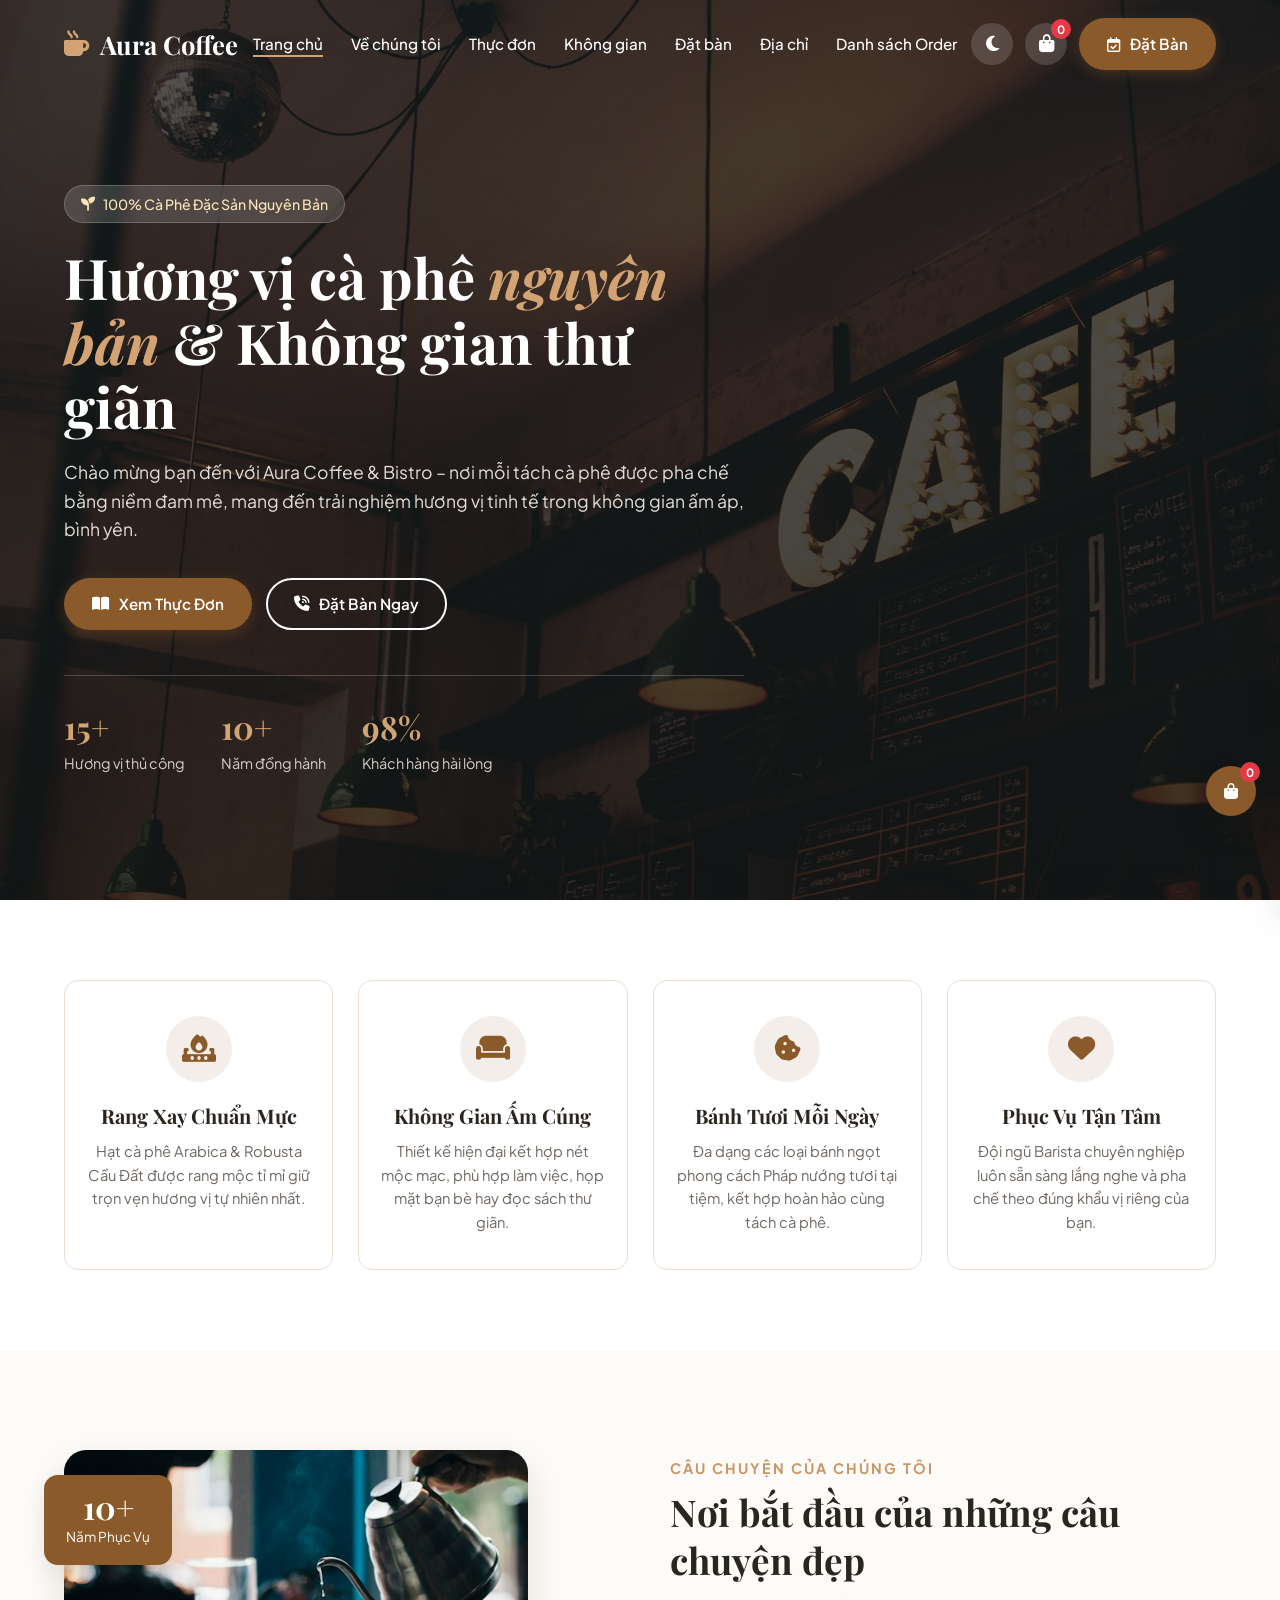
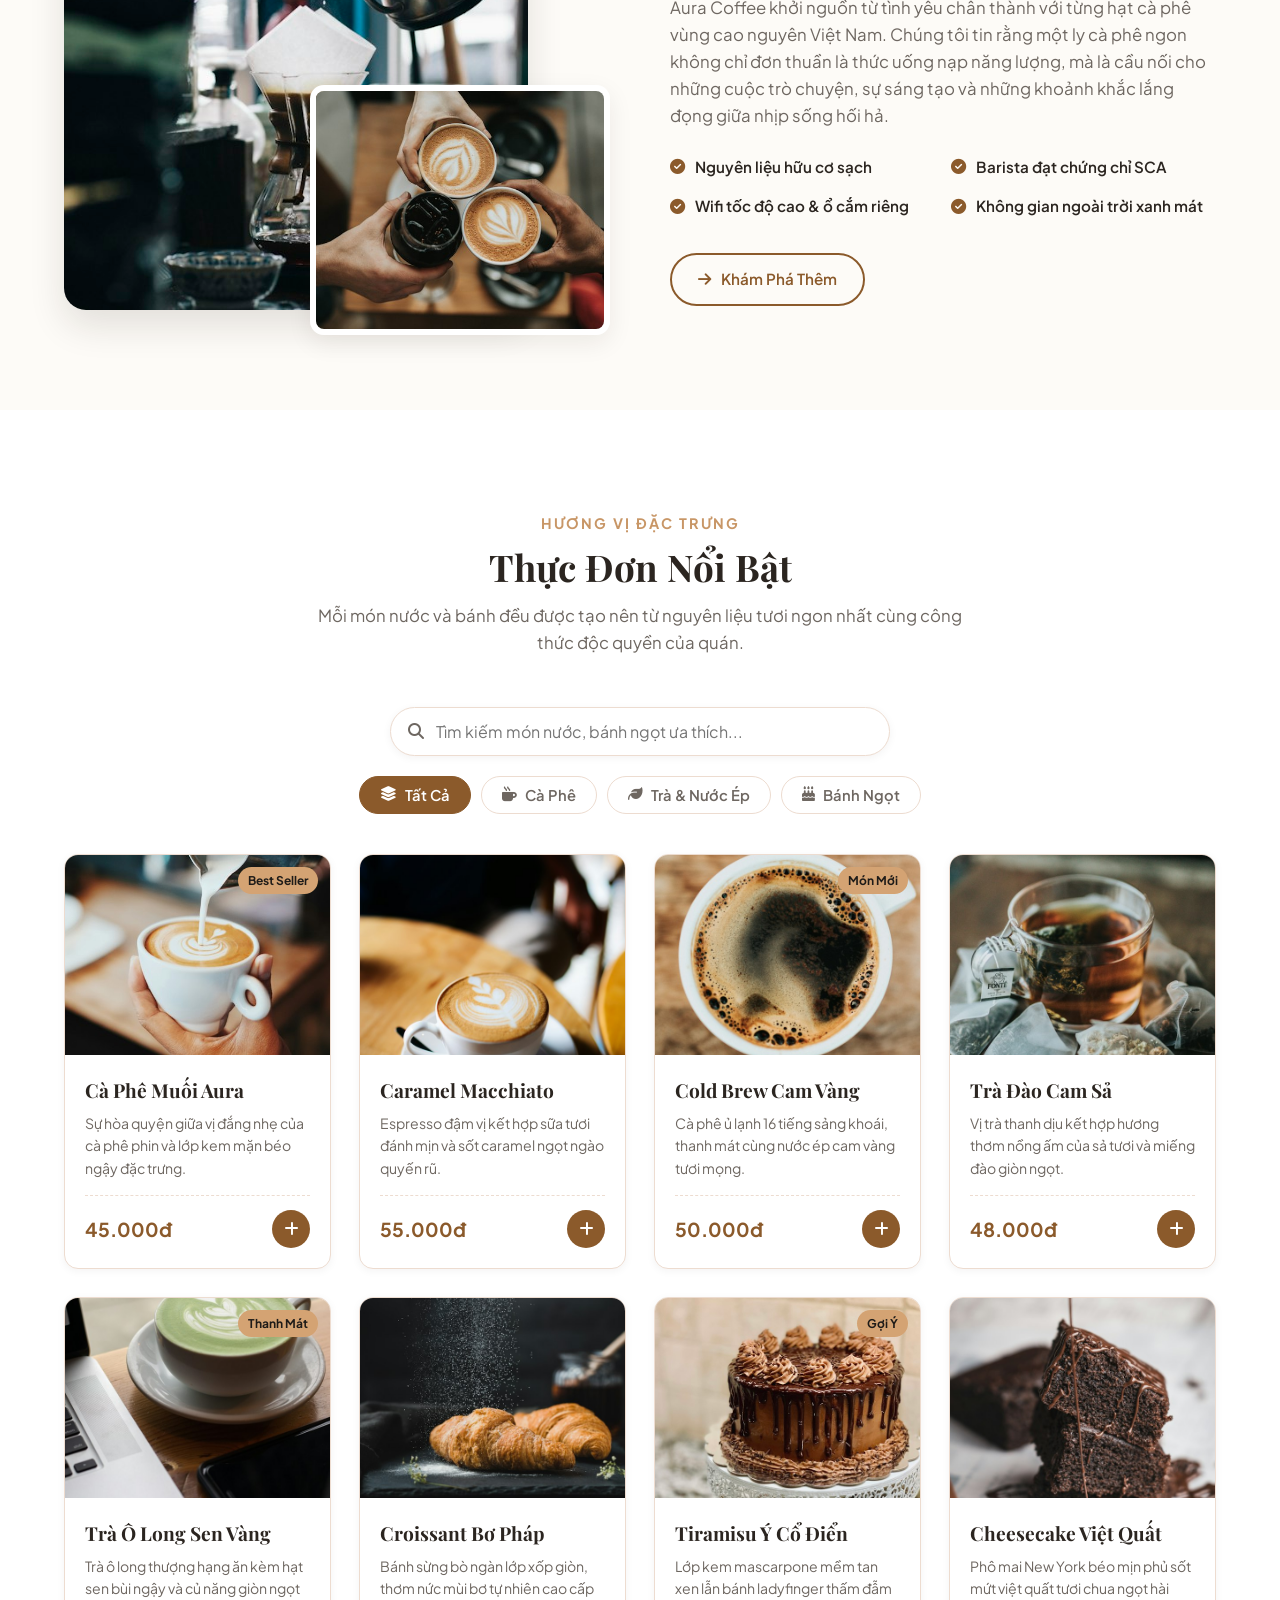
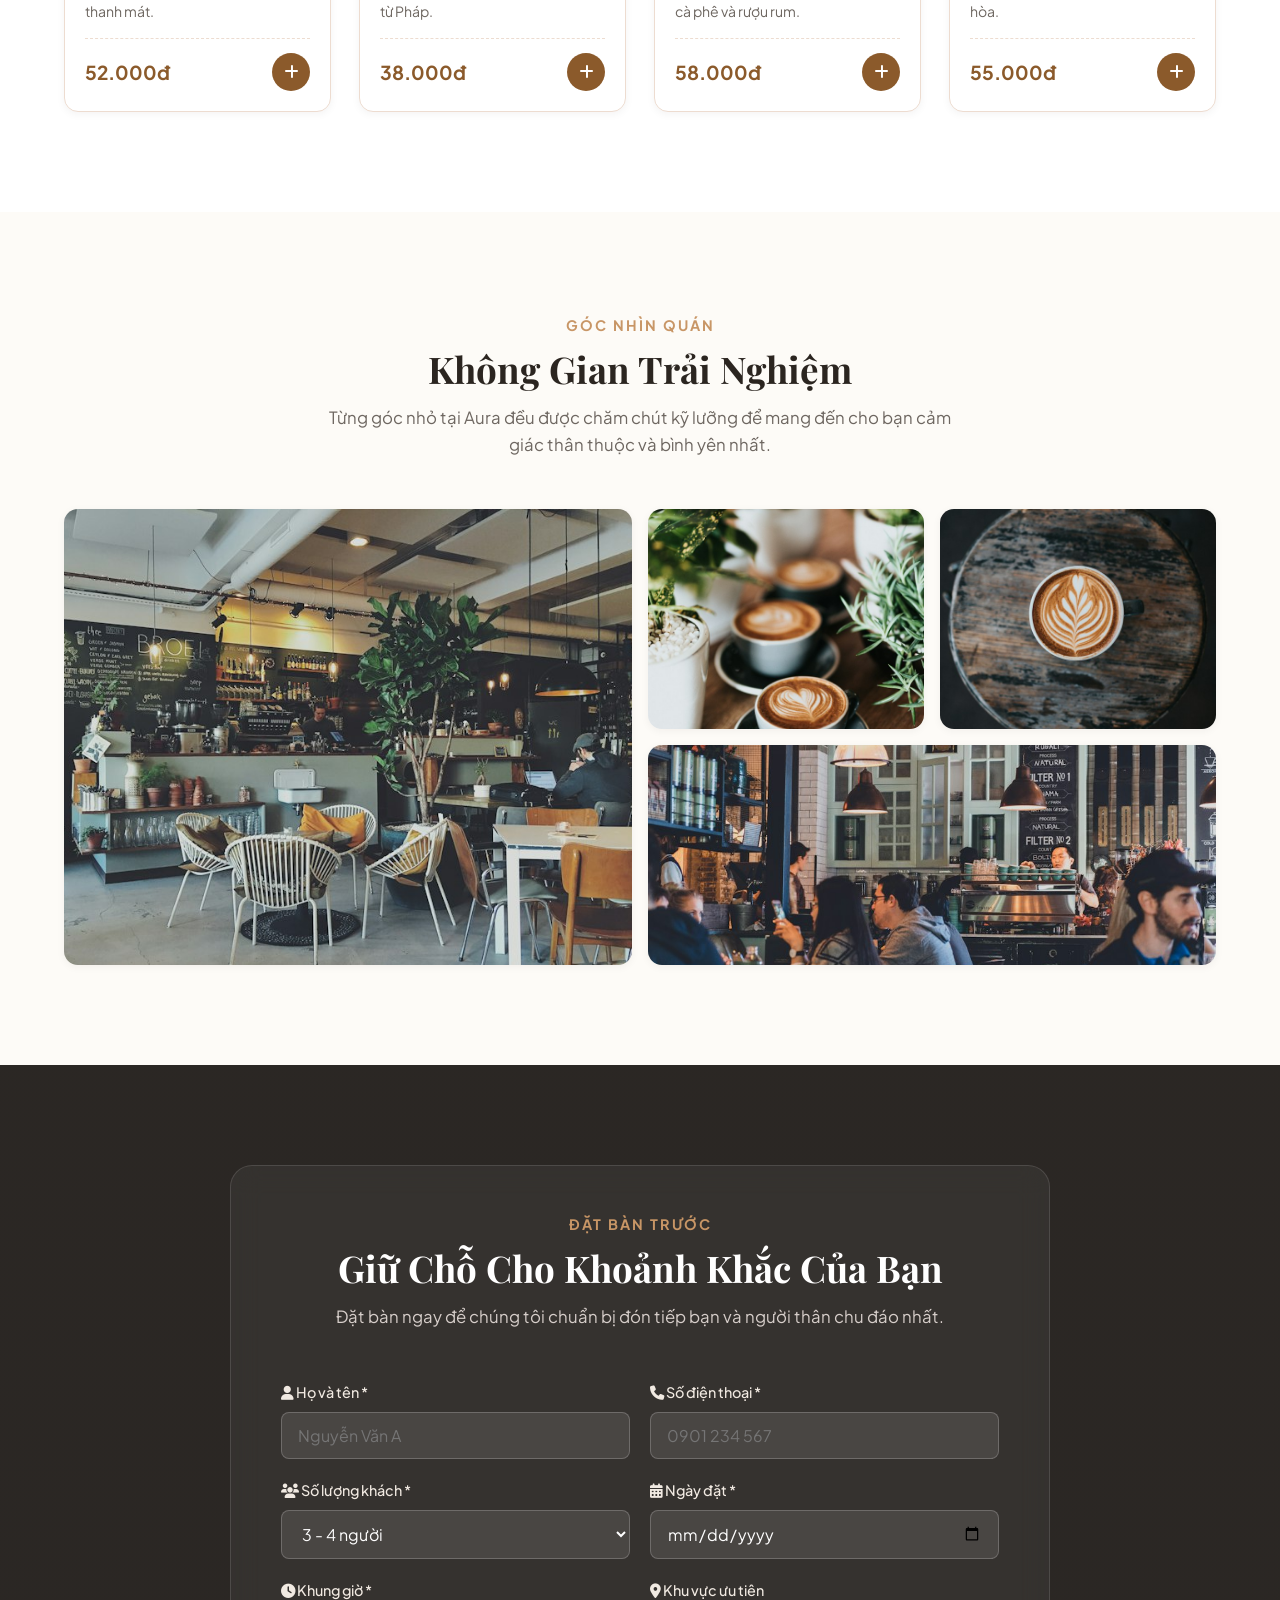
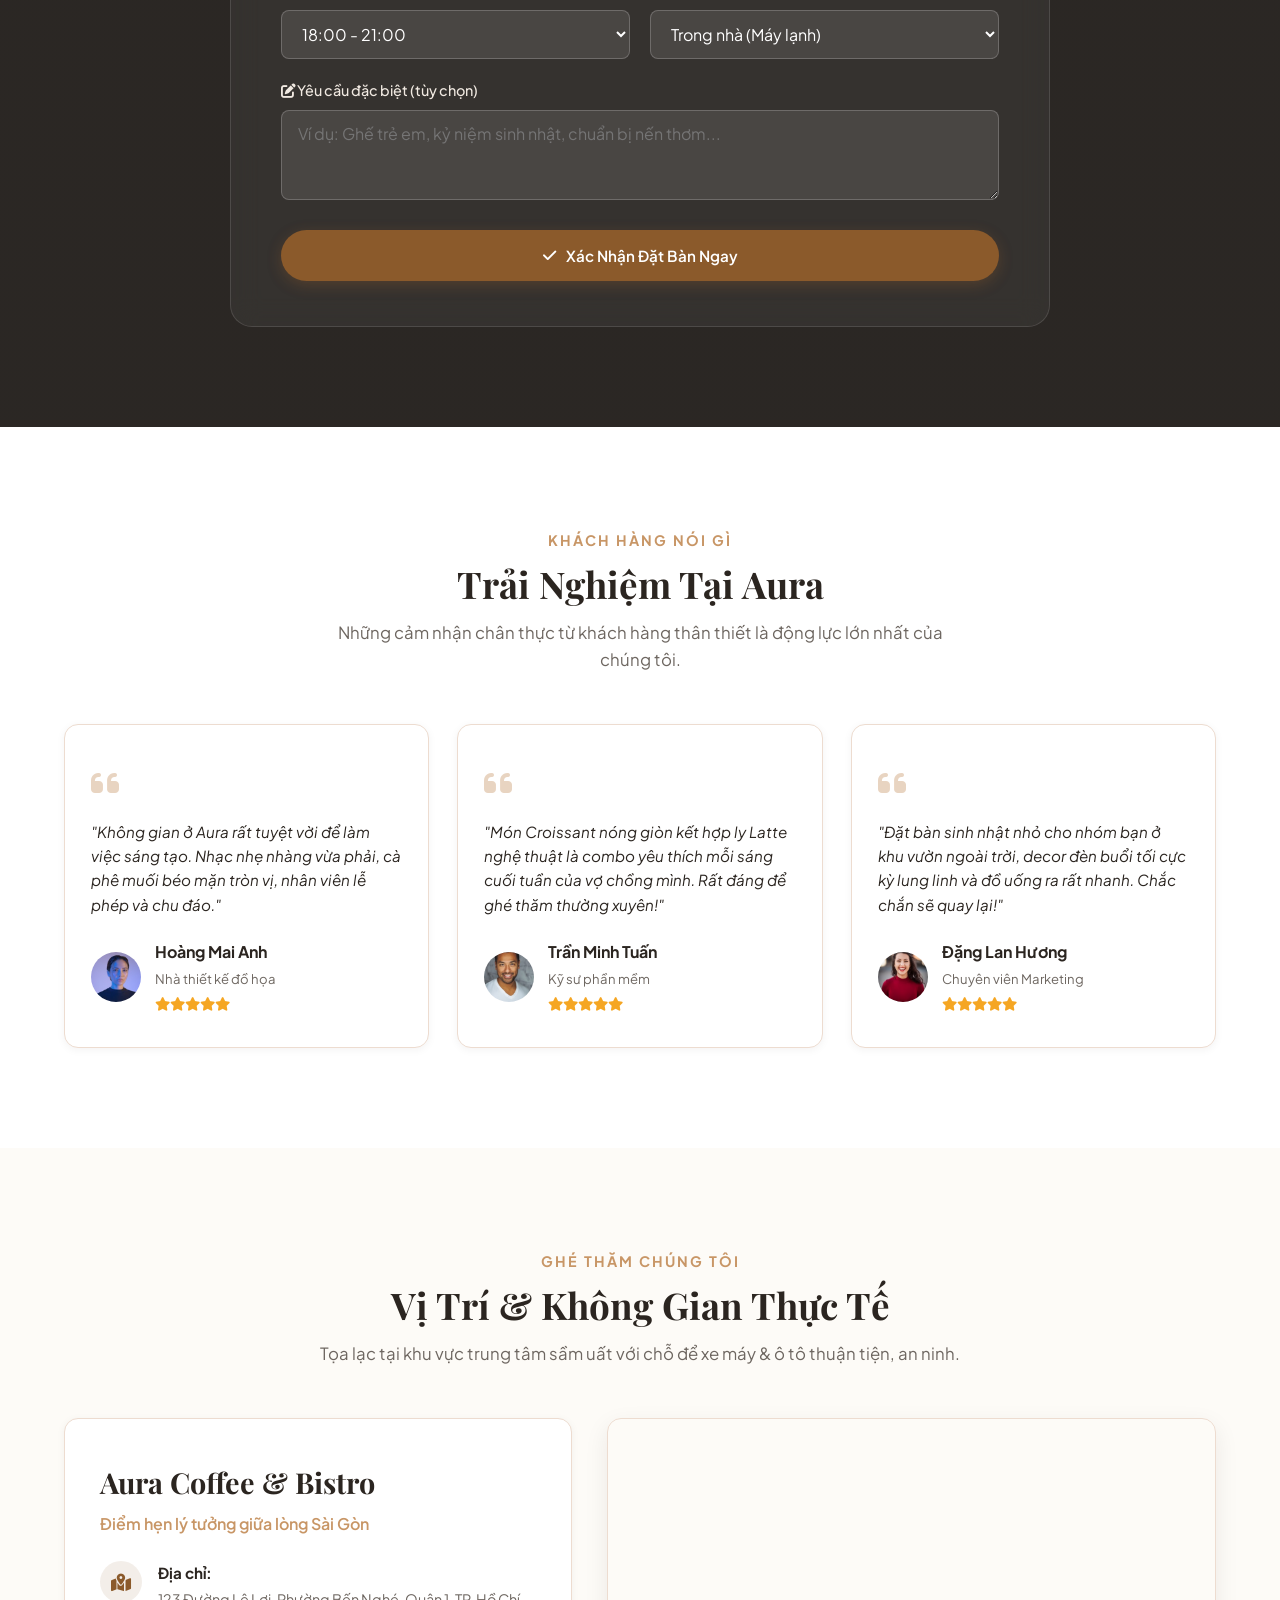
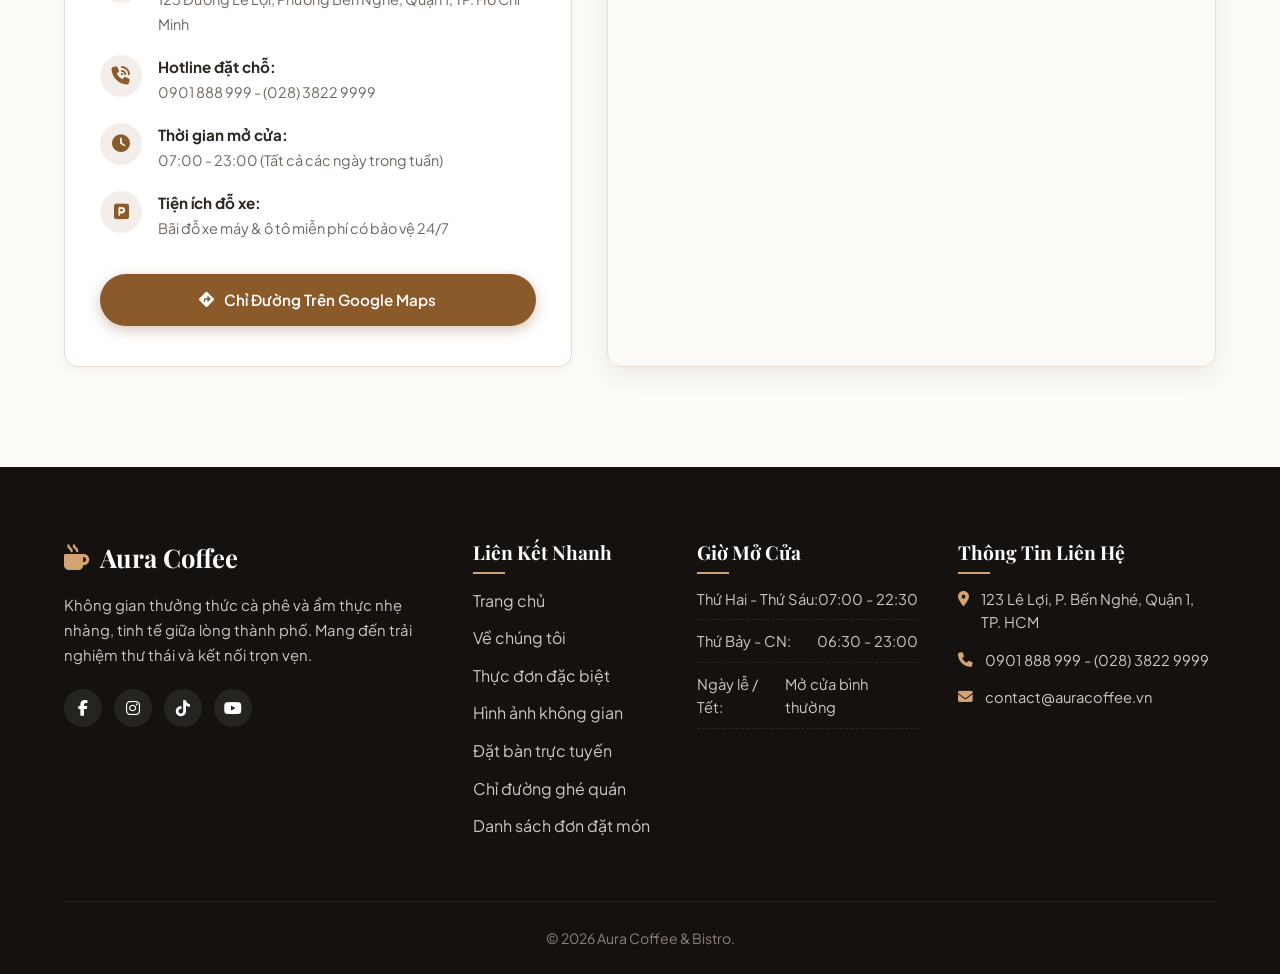
==== commit f70064eb: "Optimize project structure, remove redundant CNAME and RELEASE_NOTE, add index.html redirect for Git" ====
--- a/Cafe-guest.html
+++ b/Cafe-guest.html
@@ -1,22 +1,27 @@
 <!DOCTYPE html>
 <html lang="vi" data-theme="light">
+
 <head>
   <meta charset="UTF-8">
   <meta name="viewport" content="width=device-width, initial-scale=1.0">
   <title>Aura Coffee & Bistro - Hương Vị Cà Phê Nguyên Bản</title>
-  <meta name="description" content="Aura Coffee & Bistro - Điểm hẹn lý tưởng với hương vị cà phê mộc nguyên bản, không gian ấm cúng và bánh ngọt tươi mỗi ngày.">
-  
+  <meta name="description"
+    content="Aura Coffee & Bistro - Điểm hẹn lý tưởng với hương vị cà phê mộc nguyên bản, không gian ấm cúng và bánh ngọt tươi mỗi ngày.">
+
   <!-- Google Fonts -->
   <link rel="preconnect" href="https://fonts.googleapis.com">
   <link rel="preconnect" href="https://fonts.gstatic.com" crossorigin>
-  <link href="https://fonts.googleapis.com/css2?family=Playfair+Display:ital,wght@0,600;0,700;1,400&family=Plus+Jakarta+Sans:wght@400;500;600;700&display=swap" rel="stylesheet">
-  
+  <link
+    href="https://fonts.googleapis.com/css2?family=Playfair+Display:ital,wght@0,600;0,700;1,400&family=Plus+Jakarta+Sans:wght@400;500;600;700&display=swap"
+    rel="stylesheet">
+
   <!-- Font Awesome Icons -->
   <link rel="stylesheet" href="https://cdnjs.cloudflare.com/ajax/libs/font-awesome/6.5.1/css/all.min.css">
-  
+
   <!-- Custom CSS -->
   <link rel="stylesheet" href="css/style.css">
 </head>
+
 <body>
 
   <!-- ================= 1. HEADER & NAVIGATION ================= -->
@@ -74,7 +79,8 @@
           Hương vị cà phê <span>nguyên bản</span> & Không gian thư giãn
         </h1>
         <p class="hero-desc">
-          Chào mừng bạn đến với Aura Coffee & Bistro – nơi mỗi tách cà phê được pha chế bằng niềm đam mê, mang đến trải nghiệm hương vị tinh tế trong không gian ấm áp, bình yên.
+          Chào mừng bạn đến với Aura Coffee & Bistro – nơi mỗi tách cà phê được pha chế bằng niềm đam mê, mang đến trải
+          nghiệm hương vị tinh tế trong không gian ấm áp, bình yên.
         </p>
         <div class="hero-buttons">
           <a href="#menu" class="btn btn-primary">
@@ -150,7 +156,9 @@
           <span class="section-subtitle">Câu chuyện của chúng tôi</span>
           <h2 class="section-title">Nơi bắt đầu của những câu chuyện đẹp</h2>
           <p class="section-desc">
-            Aura Coffee khởi nguồn từ tình yêu chân thành với từng hạt cà phê vùng cao nguyên Việt Nam. Chúng tôi tin rằng một ly cà phê ngon không chỉ đơn thuần là thức uống nạp năng lượng, mà là cầu nối cho những cuộc trò chuyện, sự sáng tạo và những khoảnh khắc lắng đọng giữa nhịp sống hối hả.
+            Aura Coffee khởi nguồn từ tình yêu chân thành với từng hạt cà phê vùng cao nguyên Việt Nam. Chúng tôi tin
+            rằng một ly cà phê ngon không chỉ đơn thuần là thức uống nạp năng lượng, mà là cầu nối cho những cuộc trò
+            chuyện, sự sáng tạo và những khoảnh khắc lắng đọng giữa nhịp sống hối hả.
           </p>
 
           <div class="about-highlights">
@@ -174,7 +182,8 @@
       <div class="section-header">
         <span class="section-subtitle">Hương Vị Đặc Trưng</span>
         <h2 class="section-title">Thực Đơn Nổi Bật</h2>
-        <p class="section-desc">Mỗi món nước và bánh đều được tạo nên từ nguyên liệu tươi ngon nhất cùng công thức độc quyền của quán.</p>
+        <p class="section-desc">Mỗi món nước và bánh đều được tạo nên từ nguyên liệu tươi ngon nhất cùng công thức độc
+          quyền của quán.</p>
       </div>
 
       <!-- Công cụ tìm kiếm & Bộ lọc danh mục -->
@@ -182,7 +191,8 @@
         <div class="menu-search-box">
           <i class="fa-solid fa-magnifying-glass search-icon"></i>
           <input type="text" id="menuSearch" placeholder="Tìm kiếm món nước, bánh ngọt ưa thích..." autocomplete="off">
-          <button id="clearSearchBtn" class="clear-search-btn" title="Xóa tìm kiếm"><i class="fa-solid fa-xmark"></i></button>
+          <button id="clearSearchBtn" class="clear-search-btn" title="Xóa tìm kiếm"><i
+              class="fa-solid fa-xmark"></i></button>
         </div>
 
         <div class="menu-filter">
@@ -207,7 +217,8 @@
             <p class="menu-desc">Sự hòa quyện giữa vị đắng nhẹ của cà phê phin và lớp kem mặn béo ngậy đặc trưng.</p>
             <div class="menu-footer">
               <span class="menu-price">45.000đ</span>
-              <button class="btn-add-item" onclick="quickAddToCart(1)" title="Thêm vào giỏ"><i class="fa-solid fa-plus"></i></button>
+              <button class="btn-add-item" onclick="quickAddToCart(1)" title="Thêm vào giỏ"><i
+                  class="fa-solid fa-plus"></i></button>
             </div>
           </div>
         </div>
@@ -223,7 +234,8 @@
             <p class="menu-desc">Espresso đậm vị kết hợp sữa tươi đánh mịn và sốt caramel ngọt ngào quyến rũ.</p>
             <div class="menu-footer">
               <span class="menu-price">55.000đ</span>
-              <button class="btn-add-item" onclick="quickAddToCart(2)" title="Thêm vào giỏ"><i class="fa-solid fa-plus"></i></button>
+              <button class="btn-add-item" onclick="quickAddToCart(2)" title="Thêm vào giỏ"><i
+                  class="fa-solid fa-plus"></i></button>
             </div>
           </div>
         </div>
@@ -240,7 +252,8 @@
             <p class="menu-desc">Cà phê ủ lạnh 16 tiếng sảng khoái, thanh mát cùng nước ép cam vàng tươi mọng.</p>
             <div class="menu-footer">
               <span class="menu-price">50.000đ</span>
-              <button class="btn-add-item" onclick="quickAddToCart(3)" title="Thêm vào giỏ"><i class="fa-solid fa-plus"></i></button>
+              <button class="btn-add-item" onclick="quickAddToCart(3)" title="Thêm vào giỏ"><i
+                  class="fa-solid fa-plus"></i></button>
             </div>
           </div>
         </div>
@@ -256,7 +269,8 @@
             <p class="menu-desc">Vị trà thanh dịu kết hợp hương thơm nồng ấm của sả tươi và miếng đào giòn ngọt.</p>
             <div class="menu-footer">
               <span class="menu-price">48.000đ</span>
-              <button class="btn-add-item" onclick="quickAddToCart(4)" title="Thêm vào giỏ"><i class="fa-solid fa-plus"></i></button>
+              <button class="btn-add-item" onclick="quickAddToCart(4)" title="Thêm vào giỏ"><i
+                  class="fa-solid fa-plus"></i></button>
             </div>
           </div>
         </div>
@@ -273,7 +287,8 @@
             <p class="menu-desc">Trà ô long thượng hạng ăn kèm hạt sen bùi ngậy và củ năng giòn ngọt thanh mát.</p>
             <div class="menu-footer">
               <span class="menu-price">52.000đ</span>
-              <button class="btn-add-item" onclick="quickAddToCart(5)" title="Thêm vào giỏ"><i class="fa-solid fa-plus"></i></button>
+              <button class="btn-add-item" onclick="quickAddToCart(5)" title="Thêm vào giỏ"><i
+                  class="fa-solid fa-plus"></i></button>
             </div>
           </div>
         </div>
@@ -289,7 +304,8 @@
             <p class="menu-desc">Bánh sừng bò ngàn lớp xốp giòn, thơm nức mùi bơ tự nhiên cao cấp từ Pháp.</p>
             <div class="menu-footer">
               <span class="menu-price">38.000đ</span>
-              <button class="btn-add-item" onclick="quickAddToCart(6)" title="Thêm vào giỏ"><i class="fa-solid fa-plus"></i></button>
+              <button class="btn-add-item" onclick="quickAddToCart(6)" title="Thêm vào giỏ"><i
+                  class="fa-solid fa-plus"></i></button>
             </div>
           </div>
         </div>
@@ -306,7 +322,8 @@
             <p class="menu-desc">Lớp kem mascarpone mềm tan xen lẫn bánh ladyfinger thấm đẫm cà phê và rượu rum.</p>
             <div class="menu-footer">
               <span class="menu-price">58.000đ</span>
-              <button class="btn-add-item" onclick="quickAddToCart(7)" title="Thêm vào giỏ"><i class="fa-solid fa-plus"></i></button>
+              <button class="btn-add-item" onclick="quickAddToCart(7)" title="Thêm vào giỏ"><i
+                  class="fa-solid fa-plus"></i></button>
             </div>
           </div>
         </div>
@@ -322,7 +339,8 @@
             <p class="menu-desc">Phô mai New York béo mịn phủ sốt mứt việt quất tươi chua ngọt hài hòa.</p>
             <div class="menu-footer">
               <span class="menu-price">55.000đ</span>
-              <button class="btn-add-item" onclick="quickAddToCart(8)" title="Thêm vào giỏ"><i class="fa-solid fa-plus"></i></button>
+              <button class="btn-add-item" onclick="quickAddToCart(8)" title="Thêm vào giỏ"><i
+                  class="fa-solid fa-plus"></i></button>
             </div>
           </div>
         </div>
@@ -343,7 +361,8 @@
       <div class="section-header">
         <span class="section-subtitle">Góc Nhìn Quán</span>
         <h2 class="section-title">Không Gian Trải Nghiệm</h2>
-        <p class="section-desc">Từng góc nhỏ tại Aura đều được chăm chút kỹ lưỡng để mang đến cho bạn cảm giác thân thuộc và bình yên nhất.</p>
+        <p class="section-desc">Từng góc nhỏ tại Aura đều được chăm chút kỹ lưỡng để mang đến cho bạn cảm giác thân
+          thuộc và bình yên nhất.</p>
       </div>
 
       <div class="gallery-grid">
@@ -427,7 +446,8 @@
 
           <div class="form-group full-width">
             <label for="guestNote"><i class="fa-solid fa-pen-to-square"></i> Yêu cầu đặc biệt (tùy chọn)</label>
-            <textarea id="guestNote" placeholder="Ví dụ: Ghế trẻ em, kỷ niệm sinh nhật, chuẩn bị nến thơm..."></textarea>
+            <textarea id="guestNote"
+              placeholder="Ví dụ: Ghế trẻ em, kỷ niệm sinh nhật, chuẩn bị nến thơm..."></textarea>
           </div>
 
           <div class="form-group full-width" style="text-align: center; margin-top: 10px;">
@@ -446,14 +466,16 @@
       <div class="section-header">
         <span class="section-subtitle">Khách Hàng Nói Gì</span>
         <h2 class="section-title">Trải Nghiệm Tại Aura</h2>
-        <p class="section-desc">Những cảm nhận chân thực từ khách hàng thân thiết là động lực lớn nhất của chúng tôi.</p>
+        <p class="section-desc">Những cảm nhận chân thực từ khách hàng thân thiết là động lực lớn nhất của chúng tôi.
+        </p>
       </div>
 
       <div class="testimonials-grid">
         <div class="testimonial-card">
           <div class="quote-icon"><i class="fa-solid fa-quote-left"></i></div>
           <p class="testimonial-text">
-            "Không gian ở Aura rất tuyệt vời để làm việc sáng tạo. Nhạc nhẹ nhàng vừa phải, cà phê muối béo mặn tròn vị, nhân viên lễ phép và chu đáo."
+            "Không gian ở Aura rất tuyệt vời để làm việc sáng tạo. Nhạc nhẹ nhàng vừa phải, cà phê muối béo mặn tròn vị,
+            nhân viên lễ phép và chu đáo."
           </p>
           <div class="testimonial-author">
             <img src="assets/images/avatar-1.jpg" alt="Khách hàng Mai Anh" class="author-avatar">
@@ -461,7 +483,8 @@
               <h4>Hoàng Mai Anh</h4>
               <span>Nhà thiết kế đồ họa</span>
               <div class="rating">
-                <i class="fa-solid fa-star"></i><i class="fa-solid fa-star"></i><i class="fa-solid fa-star"></i><i class="fa-solid fa-star"></i><i class="fa-solid fa-star"></i>
+                <i class="fa-solid fa-star"></i><i class="fa-solid fa-star"></i><i class="fa-solid fa-star"></i><i
+                  class="fa-solid fa-star"></i><i class="fa-solid fa-star"></i>
               </div>
             </div>
           </div>
@@ -470,7 +493,8 @@
         <div class="testimonial-card">
           <div class="quote-icon"><i class="fa-solid fa-quote-left"></i></div>
           <p class="testimonial-text">
-            "Món Croissant nóng giòn kết hợp ly Latte nghệ thuật là combo yêu thích mỗi sáng cuối tuần của vợ chồng mình. Rất đáng để ghé thăm thường xuyên!"
+            "Món Croissant nóng giòn kết hợp ly Latte nghệ thuật là combo yêu thích mỗi sáng cuối tuần của vợ chồng
+            mình. Rất đáng để ghé thăm thường xuyên!"
           </p>
           <div class="testimonial-author">
             <img src="assets/images/avatar-2.jpg" alt="Khách hàng Minh Tuấn" class="author-avatar">
@@ -478,7 +502,8 @@
               <h4>Trần Minh Tuấn</h4>
               <span>Kỹ sư phần mềm</span>
               <div class="rating">
-                <i class="fa-solid fa-star"></i><i class="fa-solid fa-star"></i><i class="fa-solid fa-star"></i><i class="fa-solid fa-star"></i><i class="fa-solid fa-star"></i>
+                <i class="fa-solid fa-star"></i><i class="fa-solid fa-star"></i><i class="fa-solid fa-star"></i><i
+                  class="fa-solid fa-star"></i><i class="fa-solid fa-star"></i>
               </div>
             </div>
           </div>
@@ -487,7 +512,8 @@
         <div class="testimonial-card">
           <div class="quote-icon"><i class="fa-solid fa-quote-left"></i></div>
           <p class="testimonial-text">
-            "Đặt bàn sinh nhật nhỏ cho nhóm bạn ở khu vườn ngoài trời, decor đèn buổi tối cực kỳ lung linh và đồ uống ra rất nhanh. Chắc chắn sẽ quay lại!"
+            "Đặt bàn sinh nhật nhỏ cho nhóm bạn ở khu vườn ngoài trời, decor đèn buổi tối cực kỳ lung linh và đồ uống ra
+            rất nhanh. Chắc chắn sẽ quay lại!"
           </p>
           <div class="testimonial-author">
             <img src="assets/images/avatar-3.jpg" alt="Khách hàng Lan Hương" class="author-avatar">
@@ -495,7 +521,8 @@
               <h4>Đặng Lan Hương</h4>
               <span>Chuyên viên Marketing</span>
               <div class="rating">
-                <i class="fa-solid fa-star"></i><i class="fa-solid fa-star"></i><i class="fa-solid fa-star"></i><i class="fa-solid fa-star"></i><i class="fa-solid fa-star"></i>
+                <i class="fa-solid fa-star"></i><i class="fa-solid fa-star"></i><i class="fa-solid fa-star"></i><i
+                  class="fa-solid fa-star"></i><i class="fa-solid fa-star"></i>
               </div>
             </div>
           </div>
@@ -517,7 +544,7 @@
         <div class="location-info-card">
           <h3>Aura Coffee & Bistro</h3>
           <p class="loc-tagline">Điểm hẹn lý tưởng giữa lòng Sài Gòn</p>
-          
+
           <ul class="loc-list">
             <li>
               <div class="loc-icon"><i class="fa-solid fa-map-location-dot"></i></div>
@@ -549,21 +576,17 @@
             </li>
           </ul>
 
-          <a href="https://maps.google.com" target="_blank" rel="noopener" class="btn btn-primary" style="margin-top: 15px;">
+          <a href="https://maps.google.com" target="_blank" rel="noopener" class="btn btn-primary"
+            style="margin-top: 15px;">
             <i class="fa-solid fa-diamond-turn-right"></i> Chỉ Đường Trên Google Maps
           </a>
         </div>
 
         <div class="map-wrapper">
-          <iframe 
-            src="https://www.google.com/maps/embed?pb=!1m18!1m12!1m3!1d3919.5177583483984!2d106.69834167586867!3d10.771600259281747!2m3!1f0!2f0!3f0!3m2!1i1024!2i768!4f13.1!3m2!1m1!2zMTIzIMSQLiBMw6ogTOG7o2ksIELhur9uIE5naMOpLCBRdeG6rW4gMSwgSOG7kyBDaMOtIE1pbmgsIFZp4buHdCBOYW0!5e0!3m2!1svi!2s!4v1700000000000!5m2!1svi!2s" 
-            width="100%" 
-            height="100%" 
-            style="border:0;" 
-            allowfullscreen="" 
-            loading="lazy" 
-            referrerpolicy="no-referrer-when-downgrade"
-            title="Bản đồ vị trí Aura Coffee">
+          <iframe
+            src="https://www.google.com/maps/embed?pb=!1m18!1m12!1m3!1d3919.5177583483984!2d106.69834167586867!3d10.771600259281747!2m3!1f0!2f0!3f0!3m2!1i1024!2i768!4f13.1!3m2!1m1!2zMTIzIMSQLiBMw6ogTOG7o2ksIELhur9uIE5naMOpLCBRdeG6rW4gMSwgSOG7kyBDaMOtIE1pbmgsIFZp4buHdCBOYW0!5e0!3m2!1svi!2s!4v1700000000000!5m2!1svi!2s"
+            width="100%" height="100%" style="border:0;" allowfullscreen="" loading="lazy"
+            referrerpolicy="no-referrer-when-downgrade" title="Bản đồ vị trí Aura Coffee">
           </iframe>
         </div>
       </div>
@@ -579,7 +602,8 @@
             <i class="fa-solid fa-mug-hot"></i> Aura Coffee
           </a>
           <p class="footer-desc">
-            Không gian thưởng thức cà phê và ẩm thực nhẹ nhàng, tinh tế giữa lòng thành phố. Mang đến trải nghiệm thư thái và kết nối trọn vẹn.
+            Không gian thưởng thức cà phê và ẩm thực nhẹ nhàng, tinh tế giữa lòng thành phố. Mang đến trải nghiệm thư
+            thái và kết nối trọn vẹn.
           </p>
           <div class="social-links">
             <a href="#" aria-label="Facebook"><i class="fa-brands fa-facebook-f"></i></a>
@@ -622,7 +646,7 @@
       </div>
 
       <div class="footer-bottom">
-        <p>&copy; 2026 Aura Coffee & Bistro. Bài tập lớn Thiết kế Web.</p>
+        <p>&copy; 2026 Aura Coffee & Bistro.</p>
       </div>
     </div>
   </footer>
@@ -669,7 +693,8 @@
       <button class="btn btn-primary btn-checkout" onclick="openCheckoutModal()">
         <i class="fa-solid fa-check"></i> Đặt Món Ngay
       </button>
-      <a href="cafe-guest-order.html" class="btn btn-outline-dark" style="width: 100%; margin-top: 10px; font-size: 0.9rem;">
+      <a href="cafe-guest-order.html" class="btn btn-outline-dark"
+        style="width: 100%; margin-top: 10px; font-size: 0.9rem;">
         <i class="fa-solid fa-receipt"></i> Xem Danh Sách Order
       </a>
     </div>
@@ -678,7 +703,8 @@
   <!-- ================= 12. POPUP XEM CHI TIẾT MÓN (QUICK VIEW) ================= -->
   <div class="modal-backdrop" id="quickViewBackdrop" onclick="closeQuickView()"></div>
   <div class="modal quick-view-modal" id="quickViewModal" role="dialog" aria-modal="true">
-    <button class="modal-close-btn" onclick="closeQuickView()" aria-label="Đóng modal"><i class="fa-solid fa-xmark"></i></button>
+    <button class="modal-close-btn" onclick="closeQuickView()" aria-label="Đóng modal"><i
+        class="fa-solid fa-xmark"></i></button>
     <div class="quick-view-grid">
       <div class="quick-view-img">
         <img id="qvImage" src="" alt="Ảnh món ăn">
@@ -694,9 +720,12 @@
           <div class="option-group" id="optSizeGroup">
             <label class="option-label">Chọn kích cỡ (Size):</label>
             <div class="pill-options">
-              <label><input type="radio" name="qvSize" value="Nhỏ (S)" data-extra="0" checked onchange="updateQvPrice()"><span>Nhỏ (S)</span></label>
-              <label><input type="radio" name="qvSize" value="Vừa (M)" data-extra="6000" onchange="updateQvPrice()"><span>Vừa (M) +6k</span></label>
-              <label><input type="radio" name="qvSize" value="Lớn (L)" data-extra="12000" onchange="updateQvPrice()"><span>Lớn (L) +12k</span></label>
+              <label><input type="radio" name="qvSize" value="Nhỏ (S)" data-extra="0" checked
+                  onchange="updateQvPrice()"><span>Nhỏ (S)</span></label>
+              <label><input type="radio" name="qvSize" value="Vừa (M)" data-extra="6000"
+                  onchange="updateQvPrice()"><span>Vừa (M) +6k</span></label>
+              <label><input type="radio" name="qvSize" value="Lớn (L)" data-extra="12000"
+                  onchange="updateQvPrice()"><span>Lớn (L) +12k</span></label>
             </div>
           </div>
 
@@ -739,7 +768,8 @@
   <!-- ================= 13. XÁC NHẬN ĐẶT MÓN (CHECKOUT MODAL) ================= -->
   <div class="modal-backdrop" id="checkoutBackdrop" onclick="closeCheckoutModal()"></div>
   <div class="modal checkout-modal" id="checkoutModal" role="dialog" aria-modal="true">
-    <button class="modal-close-btn" onclick="closeCheckoutModal()" aria-label="Đóng modal"><i class="fa-solid fa-xmark"></i></button>
+    <button class="modal-close-btn" onclick="closeCheckoutModal()" aria-label="Đóng modal"><i
+        class="fa-solid fa-xmark"></i></button>
     <div class="checkout-content">
       <div class="section-header" style="margin-bottom: 22px;">
         <span class="section-subtitle">Xác Nhận Đặt Món</span>
@@ -821,4 +851,5 @@
   <!-- Custom JavaScript -->
   <script src="js/main.js"></script>
 </body>
-</html>
+
+</html>
